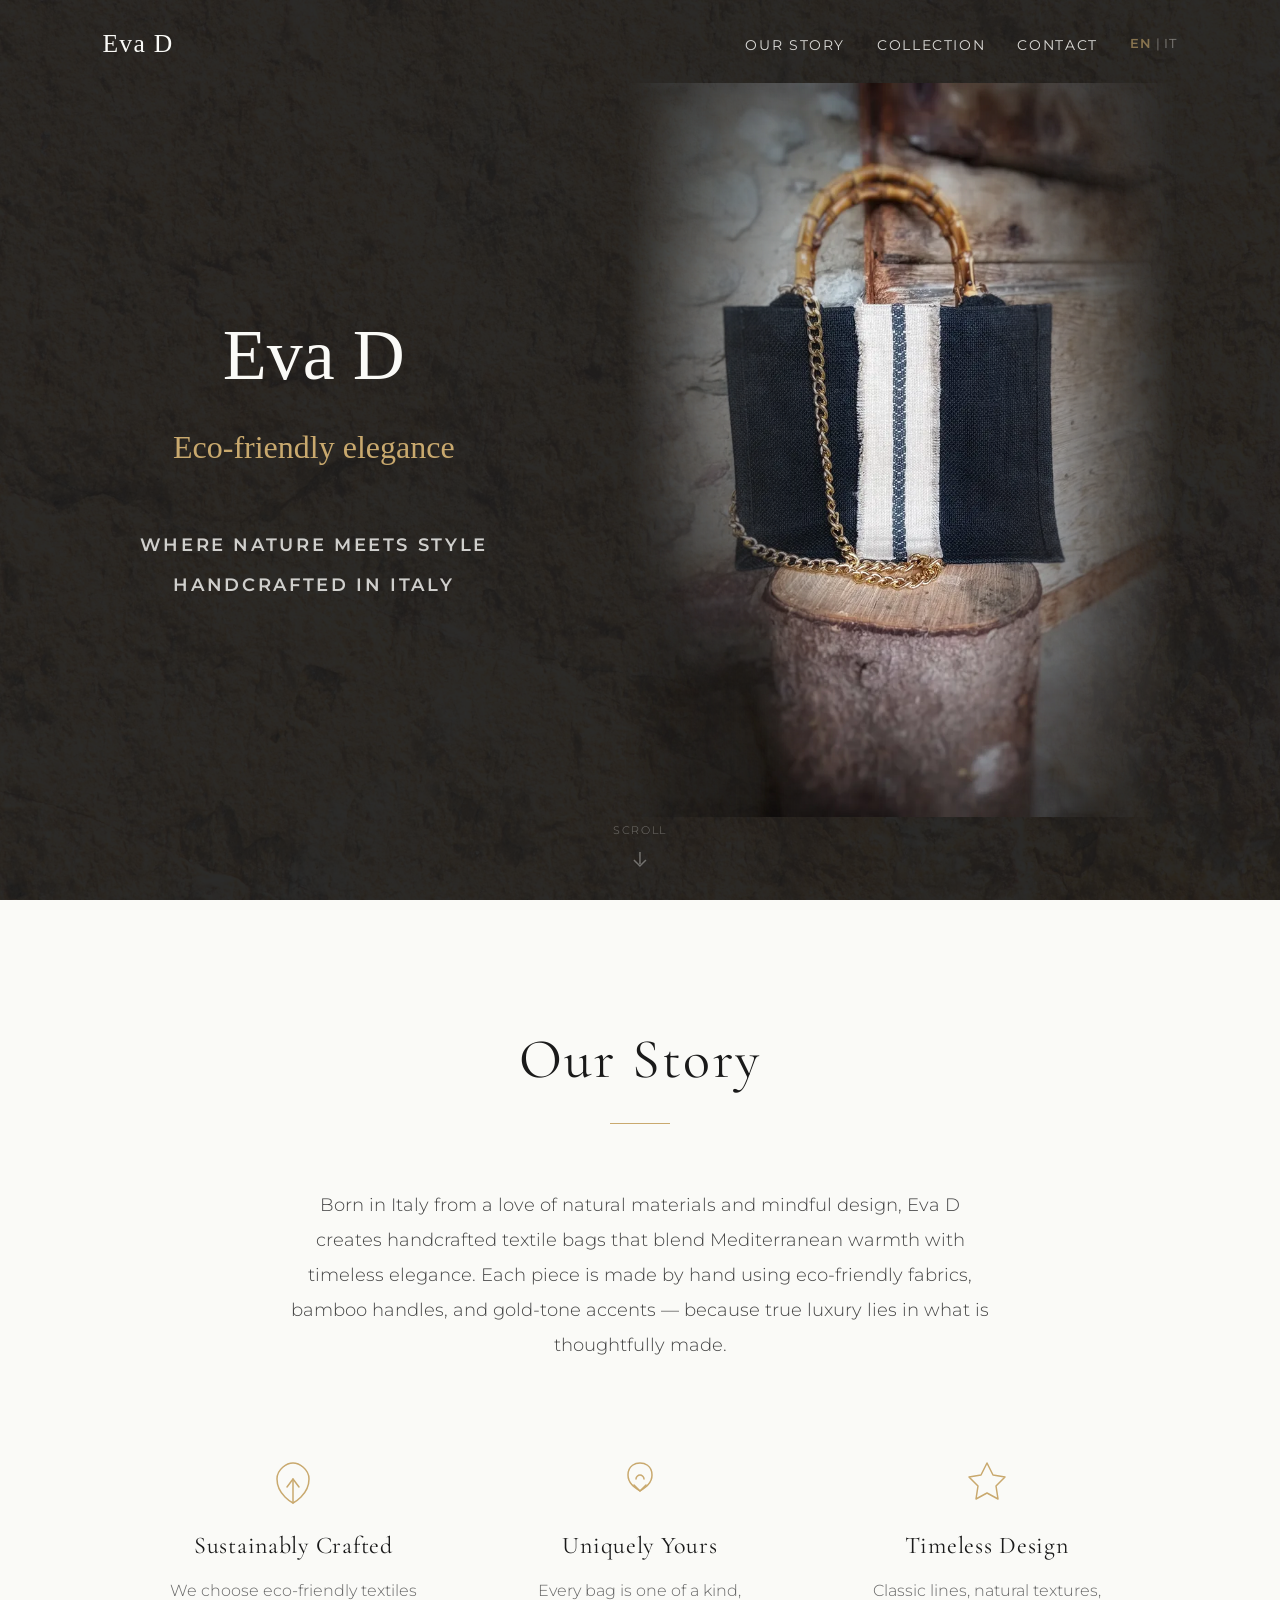
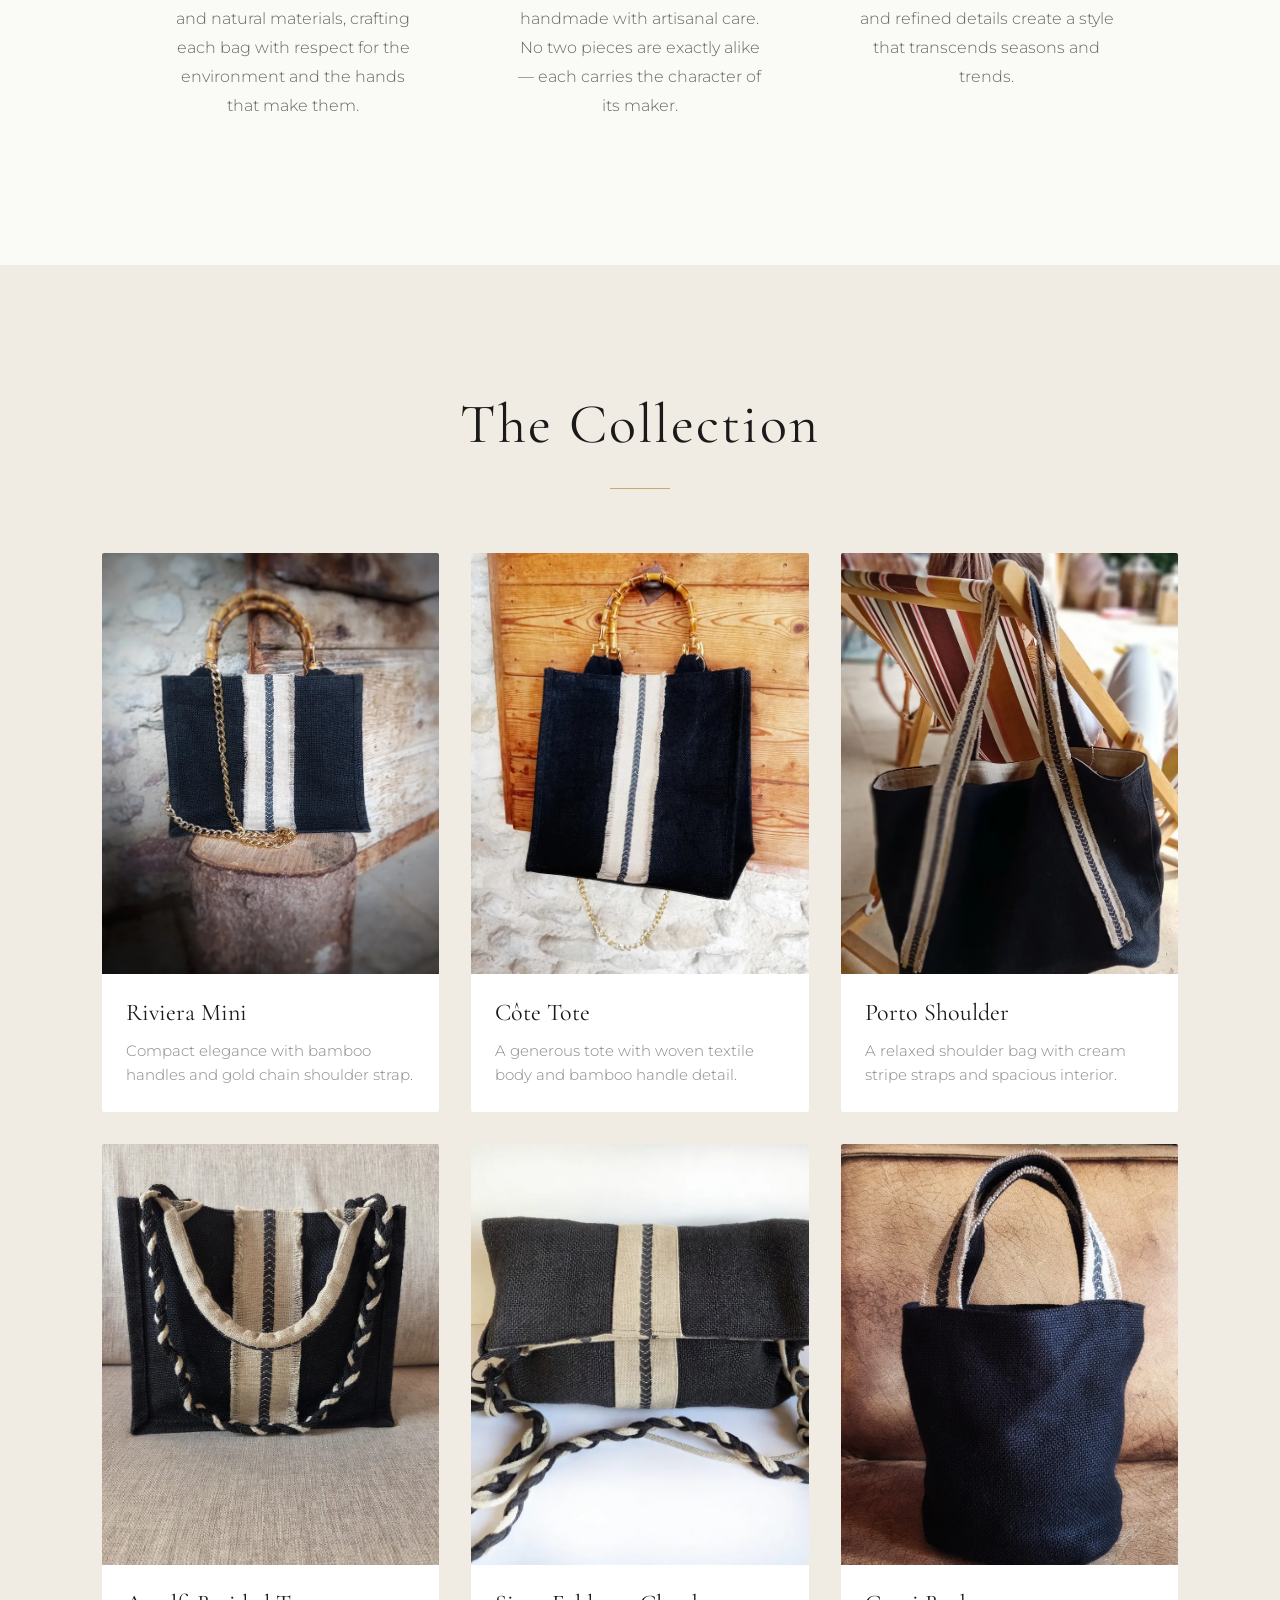
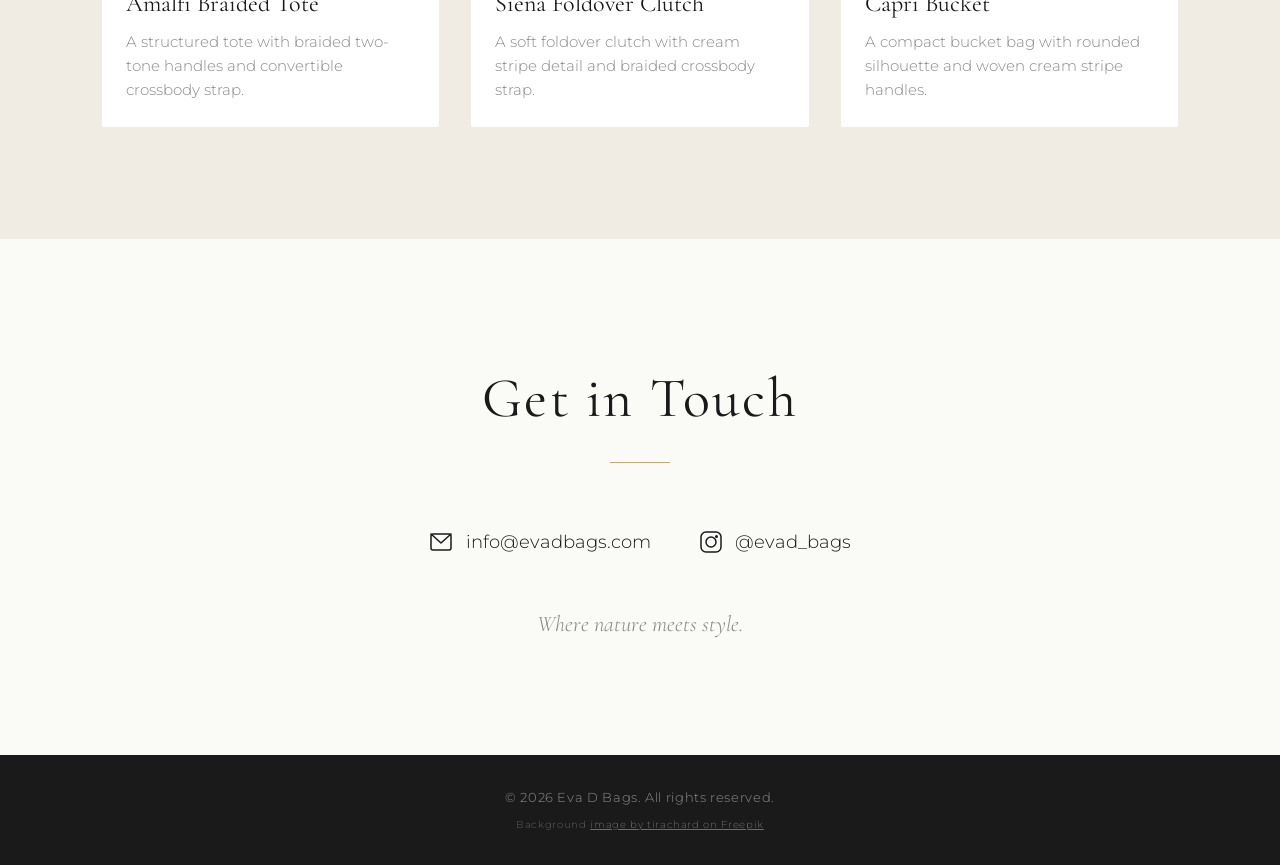
==== index.html @ 42381d44 "Further image updates" ====
<!DOCTYPE html>
<html lang="en">
<head>
  <meta charset="UTF-8">
  <meta name="viewport" content="width=device-width, initial-scale=1.0">
  <title>Eva D Bags — Eco-Friendly Elegance, Handcrafted in Italy</title>
  <meta name="description" content="Eva D Bags — Artisanal, eco-friendly textile bags handcrafted in Italy. Bamboo handles, gold chain accents, timeless Mediterranean design.">
  <link rel="preconnect" href="https://fonts.googleapis.com">
  <link rel="preconnect" href="https://fonts.gstatic.com" crossorigin>
  <link href="https://fonts.googleapis.com/css2?family=Cormorant+Garamond:ital,wght@0,300;0,400;0,500;1,300;1,400&family=Montserrat:wght@300;400;600&display=swap" rel="stylesheet">
  <link rel="stylesheet" href="css/styles.css">
</head>
<body>

  <!-- SKIP LINK -->
  <a href="#story-content" class="skip-link">Skip to main content</a>

  <!-- NAV -->
  <nav class="nav" role="navigation" aria-label="Main navigation">
    <a href="/" class="logo">Eva D</a>
    <div class="nav__right">
      <ul class="nav__links">
        <li><a href="#story-content">Our Story</a></li>
        <li><a href="#collection">Collection</a></li>
        <li><a href="#contact">Contact</a></li>
      </ul>
      <span class="lang-toggle">
        <span class="active">EN</span><span class="lang-sep" aria-hidden="true">|</span><a href="/it/" class="lang-link">IT</a>
      </span>
      <button class="hamburger" aria-label="Toggle menu" aria-expanded="false" aria-controls="mobile-menu">
        <span aria-hidden="true"></span><span aria-hidden="true"></span><span aria-hidden="true"></span>
      </button>
    </div>
  </nav>

  <!-- MOBILE MENU -->
  <div class="mobile-menu" id="mobile-menu" aria-hidden="true">
    <a href="#story-content">Our Story</a>
    <a href="#collection">Collection</a>
    <a href="#contact">Contact</a>
    <span class="lang-toggle">
      <span class="active">EN</span><span class="lang-sep" aria-hidden="true">|</span><a href="/it/" class="lang-link">IT</a>
    </span>
  </div>

  <!-- HERO -->
  <section class="hero" id="story">
    <div class="hero__bg" aria-hidden="true"></div>
    <div class="hero__inner">
      <div class="hero__content">
        <h1 class="hero__logo">Eva D</h1>
        <p class="hero__tagline--script">Eco-friendly elegance</p>
        <p class="hero__tagline">Where nature meets style</p>
        <p class="hero__subtitle">Handcrafted in Italy</p>
      </div>
      <div class="hero__image">
        <picture>
          <source srcset="images/bag1/20230917_152557_02_edited.webp" type="image/webp">
          <img src="images/bag1/20230917_152557_02_edited.jpg" alt="Eva D handcrafted bag with bamboo handles and gold chain">
        </picture>
      </div>
    </div>
    <div class="hero__scroll" aria-hidden="true">
      <span>Scroll</span>
      <svg width="20" height="20" viewBox="0 0 20 20" fill="none" stroke="currentColor" stroke-width="1.5"><path d="M10 4v12M4 12l6 6 6-6"/></svg>
    </div>
  </section>

  <!-- OUR STORY -->
  <main>
  <section class="section" id="story-content">
    <div class="section__header fade-in">
      <h2 class="section__title">Our Story</h2>
      <div class="section__divider" aria-hidden="true"></div>
    </div>

    <p class="intro fade-in">
      Born in Italy from a love of natural materials and mindful design, Eva D creates handcrafted textile bags
      that blend Mediterranean warmth with timeless elegance. Each piece is made by hand using eco-friendly fabrics,
      bamboo handles, and gold-tone accents — because true luxury lies in what is thoughtfully made.
    </p>

    <div class="benefits fade-in">
      <!-- Sustainably Crafted -->
      <div class="benefit">
        <div class="benefit__icon" aria-hidden="true">
          <svg viewBox="0 0 48 48" fill="none" stroke="currentColor" stroke-width="1.5" stroke-linecap="round" stroke-linejoin="round">
            <path d="M24 44c0 0-16-8-16-24C8 10 18 4 24 4c6 0 16 6 16 16 0 16-16 24-16 24z"/>
            <path d="M24 44V20"/>
            <path d="M18 28l6-8 6 8"/>
          </svg>
        </div>
        <h3 class="benefit__title">Sustainably Crafted</h3>
        <p class="benefit__text">We choose eco-friendly textiles and natural materials, crafting each bag with respect for the environment and the hands that make them.</p>
      </div>
      <!-- Uniquely Yours -->
      <div class="benefit">
        <div class="benefit__icon" aria-hidden="true">
          <svg viewBox="0 0 48 48" fill="none" stroke="currentColor" stroke-width="1.5" stroke-linecap="round" stroke-linejoin="round">
            <path d="M24 4c-4 0-12 2-12 12 0 8 6 12 12 16 6-4 12-8 12-16 0-10-8-12-12-12z"/>
            <path d="M20 20c0-2 2-4 4-4s4 2 4 4"/>
            <path d="M18 26l6 6 6-6"/>
          </svg>
        </div>
        <h3 class="benefit__title">Uniquely Yours</h3>
        <p class="benefit__text">Every bag is one of a kind, handmade with artisanal care. No two pieces are exactly alike — each carries the character of its maker.</p>
      </div>
      <!-- Timeless Design -->
      <div class="benefit">
        <div class="benefit__icon" aria-hidden="true">
          <svg viewBox="0 0 48 48" fill="none" stroke="currentColor" stroke-width="1.5" stroke-linecap="round" stroke-linejoin="round">
            <path d="M24 4l6 12 12 2-9 9 2 13-11-6-11 6 2-13-9-9 12-2z"/>
          </svg>
        </div>
        <h3 class="benefit__title">Timeless Design</h3>
        <p class="benefit__text">Classic lines, natural textures, and refined details create a style that transcends seasons and trends.</p>
      </div>
    </div>
  </section>

  <!-- COLLECTION -->
  <section class="section section--beige" id="collection">
    <div class="section__header fade-in">
      <h2 class="section__title">The Collection</h2>
      <div class="section__divider" aria-hidden="true"></div>
    </div>

    <div class="collection-grid">
      <!-- Bag 1: Riviera Mini -->
      <div class="bag-card fade-in"
        aria-label="Riviera Mini — view gallery"
        data-images='["images/bag1/20230917_152557_02_edited.webp","images/bag1/20230917_130843_edited_01.webp","images/bag1/20230917_130938_edited__2_.webp","images/bag1/20230917_142634_edited_01.webp"]'
        data-thumbs='["images/bag1/20230917_152557_02_edited_thumb.webp","images/bag1/20230917_130843_edited_01_thumb.webp","images/bag1/20230917_130938_edited__2__thumb.webp","images/bag1/20230917_142634_edited_01_thumb.webp"]'>
        <div class="bag-card__image">
          <picture>
            <source srcset="images/bag1/card.webp" type="image/webp">
            <img src="images/bag1/card.jpg" alt="Riviera Mini — dark woven textile bag with cream stripe, bamboo handles and gold chain" loading="lazy">
          </picture>
        </div>
        <div class="bag-card__info">
          <h3 class="bag-card__name">Riviera Mini</h3>
          <p class="bag-card__desc">Compact elegance with bamboo handles and gold chain shoulder strap.</p>
        </div>
      </div>

      <!-- Bag 2: C&ocirc;te Tote -->
      <div class="bag-card fade-in"
        aria-label="C&ocirc;te Tote — view gallery"
        data-images='["images/bag2/20230917_143143_edited.webp","images/bag2/20230917_141455_edited.webp","images/bag2/20230917_145213_edited.webp"]'
        data-thumbs='["images/bag2/20230917_143143_edited_thumb.webp","images/bag2/20230917_141455_edited_thumb.webp","images/bag2/20230917_145213_edited_thumb.webp"]'>
        <div class="bag-card__image">
          <picture>
            <source srcset="images/bag2/card.webp" type="image/webp">
            <img src="images/bag2/card.jpg" alt="C&ocirc;te Tote — dark woven textile tote with cream stripe and bamboo handles" loading="lazy">
          </picture>
        </div>
        <div class="bag-card__info">
          <h3 class="bag-card__name">C&ocirc;te Tote</h3>
          <p class="bag-card__desc">A generous tote with woven textile body and bamboo handle detail.</p>
        </div>
      </div>

      <!-- Bag 3: Porto Shoulder -->
      <div class="bag-card fade-in"
        aria-label="Porto Shoulder — view gallery"
        data-images='["images/bag3/20230917_140640_edited.webp","images/bag3/20230917_140809_edited.webp","images/bag3/20230917_144922_edited.webp","images/bag3/20230917_145031_edited.webp"]'
        data-thumbs='["images/bag3/20230917_140640_edited_thumb.webp","images/bag3/20230917_140809_edited_thumb.webp","images/bag3/20230917_144922_edited_thumb.webp","images/bag3/20230917_145031_edited_thumb.webp"]'>
        <div class="bag-card__image">
          <picture>
            <source srcset="images/bag3/card.webp" type="image/webp">
            <img src="images/bag3/card.jpg" alt="Porto Shoulder — dark woven shoulder bag with cream stripe straps" loading="lazy">
          </picture>
        </div>
        <div class="bag-card__info">
          <h3 class="bag-card__name">Porto Shoulder</h3>
          <p class="bag-card__desc">A relaxed shoulder bag with cream stripe straps and spacious interior.</p>
        </div>
      </div>

      <!-- Bag 4: Amalfi Braided Tote -->
      <div class="bag-card fade-in"
        aria-label="Amalfi Braided Tote — view gallery"
        data-images='["images/bag4/img1.webp","images/bag4/img2.webp","images/bag4/img3.webp"]'
        data-thumbs='["images/bag4/img1_thumb.webp","images/bag4/img2_thumb.webp","images/bag4/img3_thumb.webp"]'>
        <div class="bag-card__image">
          <picture>
            <source srcset="images/bag4/card.webp" type="image/webp">
            <img src="images/bag4/card.jpg" alt="Amalfi Braided Tote — structured dark textile tote with braided cream and black handles" loading="lazy">
          </picture>
        </div>
        <div class="bag-card__info">
          <h3 class="bag-card__name">Amalfi Braided Tote</h3>
          <p class="bag-card__desc">A structured tote with braided two-tone handles and convertible crossbody strap.</p>
        </div>
      </div>

      <!-- Bag 5: Siena Foldover Clutch -->
      <div class="bag-card fade-in"
        aria-label="Siena Foldover Clutch — view gallery"
        data-images='["images/bag5/img1.webp","images/bag5/img2.webp","images/bag5/img3.webp","images/bag5/img4.webp"]'
        data-thumbs='["images/bag5/img1_thumb.webp","images/bag5/img2_thumb.webp","images/bag5/img3_thumb.webp","images/bag5/img4_thumb.webp"]'>
        <div class="bag-card__image">
          <picture>
            <source srcset="images/bag5/card.webp" type="image/webp">
            <img src="images/bag5/card.jpg" alt="Siena Foldover Clutch — soft dark textile foldover clutch with cream stripe and braided strap" loading="lazy">
          </picture>
        </div>
        <div class="bag-card__info">
          <h3 class="bag-card__name">Siena Foldover Clutch</h3>
          <p class="bag-card__desc">A soft foldover clutch with cream stripe detail and braided crossbody strap.</p>
        </div>
      </div>

      <!-- Bag 6: Capri Bucket -->
      <div class="bag-card fade-in"
        aria-label="Capri Bucket — view gallery"
        data-images='["images/bag6/img1.webp","images/bag6/img2.webp","images/bag6/img3.webp","images/bag6/img4.webp"]'
        data-thumbs='["images/bag6/img1_thumb.webp","images/bag6/img2_thumb.webp","images/bag6/img3_thumb.webp","images/bag6/img4_thumb.webp"]'>
        <div class="bag-card__image">
          <picture>
            <source srcset="images/bag6/card.webp" type="image/webp">
            <img src="images/bag6/card.jpg" alt="Capri Bucket — small dark textile bucket bag with cream stripe handles" loading="lazy">
          </picture>
        </div>
        <div class="bag-card__info">
          <h3 class="bag-card__name">Capri Bucket</h3>
          <p class="bag-card__desc">A compact bucket bag with rounded silhouette and woven cream stripe handles.</p>
        </div>
      </div>
    </div>
  </section>

  <!-- CONTACT -->
  <section class="section contact" id="contact">
    <div class="section__header fade-in">
      <h2 class="section__title">Get in Touch</h2>
      <div class="section__divider" aria-hidden="true"></div>
    </div>

    <div class="contact__links fade-in">
      <a href="mailto:info@evadbags.com" class="contact__link">
        <svg aria-hidden="true" viewBox="0 0 24 24" fill="none" stroke="currentColor" stroke-width="1.5" stroke-linecap="round" stroke-linejoin="round">
          <rect x="2" y="4" width="20" height="16" rx="2"/>
          <path d="M22 4L12 13 2 4"/>
        </svg>
        info@evadbags.com
      </a>
      <a href="https://instagram.com/evad_bags" target="_blank" rel="noopener" class="contact__link">
        <svg aria-hidden="true" viewBox="0 0 24 24" fill="none" stroke="currentColor" stroke-width="1.5" stroke-linecap="round" stroke-linejoin="round">
          <rect x="2" y="2" width="20" height="20" rx="5"/>
          <circle cx="12" cy="12" r="5"/>
          <circle cx="17.5" cy="6.5" r="1.5" fill="currentColor" stroke="none"/>
        </svg>
        @evad_bags
      </a>
    </div>

    <p class="contact__tagline fade-in">Where nature meets style.</p>
  </section>
  </main>

  <!-- FOOTER -->
  <footer class="footer">
    &copy; 2026 Eva D Bags. All rights reserved.
    <span class="footer__attribution">Background <a href="https://www.freepik.com/free-photo/stain-white-concrete-counter-building_1040081.htm" target="_blank" rel="noopener">image by tirachard on Freepik</a></span>
  </footer>

  <!-- LIGHTBOX -->
  <div class="lightbox" role="dialog" aria-label="Image gallery" aria-hidden="true">
    <button class="lightbox__close" aria-label="Close gallery">&times;</button>
    <div class="lightbox__main">
      <button class="lightbox__arrow lightbox__arrow--prev" aria-label="Previous image">&#8249;</button>
      <img src="" alt="">
      <button class="lightbox__arrow lightbox__arrow--next" aria-label="Next image">&#8250;</button>
    </div>
    <div class="lightbox__info" aria-live="polite">
      <h3 class="lightbox__name"></h3>
      <p class="lightbox__desc"></p>
    </div>
    <div class="lightbox__thumbs"></div>
  </div>

  <script src="js/main.js"></script>
</body>
</html>
---- css/styles.css ----
/* ===== RESET & BASE ===== */
*, *::before, *::after { margin: 0; padding: 0; box-sizing: border-box; }
html { scroll-behavior: smooth; }
body {
  font-family: 'Montserrat', sans-serif;
  font-weight: 300;
  color: #1A1A1A;
  background: #FAFAF7;
  line-height: 1.7;
  -webkit-font-smoothing: antialiased;
}
img { max-width: 100%; height: auto; display: block; }
a { color: inherit; text-decoration: none; }
button { font-family: inherit; cursor: pointer; border: none; background: none; }

/* ===== SKIP LINK ===== */
.skip-link {
  position: absolute;
  top: -100%;
  left: 1rem;
  padding: 0.8rem 1.5rem;
  background: #1A1A1A;
  color: #FAFAF7;
  font-size: 0.9rem;
  z-index: 9999;
  border-radius: 0 0 4px 4px;
}
.skip-link:focus {
  top: 0;
}

/* ===== FOCUS VISIBLE ===== */
*:focus-visible {
  outline: 2px solid #C9A96E;
  outline-offset: 2px;
}

/* ===== TYPOGRAPHY ===== */
h1, h2, h3 { font-family: 'Cormorant Garamond', serif; font-weight: 400; }
.logo {
  font-family: 'Lucida Handwriting', 'Brush Script MT', cursive;
  font-size: 1.6rem;
  letter-spacing: 0.05em;
  color: #1A1A1A;
}

/* ===== NAV ===== */
.nav {
  position: fixed;
  top: 0;
  left: 0;
  right: 0;
  z-index: 1000;
  display: flex;
  align-items: center;
  justify-content: space-between;
  padding: 1.2rem 5%;
  transition: background 0.4s, box-shadow 0.4s, padding 0.4s;
}
.nav--scrolled {
  background: rgba(250, 250, 247, 0.97);
  box-shadow: 0 1px 20px rgba(0,0,0,0.06);
  padding: 0.8rem 5%;
}
.nav .logo { color: #FAFAF7; }
.nav--scrolled .logo { color: #1A1A1A; }
.nav__right { display: flex; align-items: center; gap: 2rem; }
.nav__links { display: flex; gap: 2rem; list-style: none; }
.nav__links a {
  font-size: 0.85rem;
  font-weight: 400;
  letter-spacing: 0.12em;
  text-transform: uppercase;
  position: relative;
  transition: color 0.3s;
  color: rgba(250, 250, 247, 0.85);
}
.nav--scrolled .nav__links a { color: #1A1A1A; }
.nav__links a::after {
  content: '';
  position: absolute;
  bottom: -4px;
  left: 0;
  width: 0;
  height: 1px;
  background: #C9A96E;
  transition: width 0.3s;
}
.nav__links a:hover::after { width: 100%; }
.lang-toggle {
  font-size: 0.8rem;
  font-weight: 400;
  letter-spacing: 0.1em;
  color: rgba(250, 250, 247, 0.7);
  opacity: 0.6;
  transition: opacity 0.3s;
}
.lang-toggle:hover { opacity: 1; }
.lang-toggle .active { opacity: 1; font-weight: 600; color: #C9A96E; }
.nav--scrolled .lang-toggle { color: #1A1A1A; }
.lang-sep { margin: 0 0.2rem; }

/* Hamburger */
.hamburger { display: none; flex-direction: column; gap: 5px; padding: 4px; }
.hamburger span {
  display: block;
  width: 24px;
  height: 1.5px;
  background: #FAFAF7;
  transition: transform 0.3s, opacity 0.3s;
}
.hamburger.open span:nth-child(1) { transform: translateY(6.5px) rotate(45deg); }
.hamburger.open span:nth-child(2) { opacity: 0; }
.hamburger.open span:nth-child(3) { transform: translateY(-6.5px) rotate(-45deg); }
.nav--scrolled .hamburger span { background: #1A1A1A; }

/* Mobile nav */
.mobile-menu {
  display: none;
  position: fixed;
  top: 0;
  left: 0;
  right: 0;
  bottom: 0;
  background: rgba(250, 250, 247, 0.98);
  z-index: 999;
  flex-direction: column;
  align-items: center;
  justify-content: center;
  gap: 2.5rem;
}
.mobile-menu.open { display: flex; }
.mobile-menu a {
  font-family: 'Cormorant Garamond', serif;
  font-size: 1.8rem;
  letter-spacing: 0.08em;
}
.mobile-menu .lang-toggle { font-size: 1rem; margin-top: 1rem; }

/* ===== HERO ===== */
.hero {
  position: relative;
  height: 100vh;
  min-height: 600px;
  display: flex;
  align-items: center;
  justify-content: center;
  overflow: hidden;
  background: #1A1A1A;
}
.hero__bg {
  position: absolute;
  inset: 0;
  z-index: 0;
  background: url('../images/hero-bg.webp') center/cover no-repeat;
  opacity: 0.08;
}
.hero__inner {
  position: relative;
  z-index: 1;
  display: flex;
  align-items: center;
  justify-content: center;
  gap: clamp(3rem, 8vw, 8rem);
  width: 100%;
  max-width: 1200px;
  padding: 2rem 5%;
}
.hero__content {
  flex: 1;
  text-align: center;
}
.hero__logo {
  font-family: 'Lucida Handwriting', 'Brush Script MT', cursive;
  font-size: clamp(2.5rem, 6vw, 4.5rem);
  color: #FAFAF7;
  margin-bottom: 0.2rem;
}
.hero__tagline--script {
  font-family: 'Lucida Handwriting', 'Brush Script MT', cursive;
  font-size: clamp(1.4rem, 3vw, 2rem);
  color: #C9A96E;
  margin-bottom: 3.5rem;
  white-space: nowrap;
}
.hero__tagline,
.hero__subtitle {
  font-family: 'Montserrat', sans-serif;
  font-size: clamp(0.9rem, 1.8vw, 1.1rem);
  font-weight: 600;
  letter-spacing: 0.15em;
  text-transform: uppercase;
  color: rgba(250, 250, 247, 0.8);
  margin-bottom: 0.4rem;
  white-space: nowrap;
}
.hero__subtitle {
  margin-top: 0.6rem;
}
.hero__image {
  flex: 1 1 50%;
  max-width: 550px;
  position: relative;
}
.hero__image img {
  -webkit-mask-image: linear-gradient(to right, transparent, black 40%, black 60%, transparent);
  mask-image: linear-gradient(to right, transparent, black 40%, black 60%, transparent);
}
.hero__image img {
  width: 100%;
  height: auto;
  display: block;
}
.hero__scroll {
  position: absolute;
  bottom: 2rem;
  left: 50%;
  transform: translateX(-50%);
  z-index: 1;
  display: flex;
  flex-direction: column;
  align-items: center;
  gap: 0.5rem;
  color: rgba(250, 250, 247, 0.6);
  opacity: 0.6;
  animation: bounce 2s infinite;
}
.hero__scroll span {
  font-size: 0.7rem;
  letter-spacing: 0.15em;
  text-transform: uppercase;
}
@keyframes bounce {
  0%, 100% { transform: translateX(-50%) translateY(0); }
  50% { transform: translateX(-50%) translateY(8px); }
}

/* ===== SECTIONS ===== */
.section {
  padding: 6rem 5%;
}
.section--beige { background: #F0EBE3; }
.section__header {
  text-align: center;
  margin-bottom: 4rem;
}
.section__title {
  font-size: clamp(2.2rem, 5vw, 3.5rem);
  margin-bottom: 1rem;
  letter-spacing: 0.04em;
}
.section__divider {
  width: 60px;
  height: 1px;
  background: #C9A96E;
  margin: 0 auto;
}

/* ===== STORY / INTRO ===== */
.intro {
  max-width: 700px;
  margin: 0 auto 4rem;
  text-align: center;
  font-size: 1.15rem;
  line-height: 1.9;
  color: #444;
}

/* Benefits */
.benefits {
  display: grid;
  grid-template-columns: 1fr;
  gap: 2.5rem;
  max-width: 1000px;
  margin: 0 auto;
}
.benefit {
  text-align: center;
  padding: 2rem 1.5rem;
}
.benefit__icon {
  width: 48px;
  height: 48px;
  margin: 0 auto 1.2rem;
  color: #C9A96E;
}
.benefit__icon svg { width: 100%; height: 100%; }
.benefit__title {
  font-size: 1.5rem;
  margin-bottom: 0.6rem;
  letter-spacing: 0.03em;
}
.benefit__text {
  font-size: 1rem;
  color: #666;
  line-height: 1.8;
}

/* ===== COLLECTION ===== */
.collection-grid {
  display: grid;
  grid-template-columns: 1fr;
  gap: 2rem;
  max-width: 1200px;
  margin: 0 auto;
}
.bag-card {
  position: relative;
  cursor: pointer;
  overflow: hidden;
  border-radius: 2px;
  background: #fff;
  transition: transform 0.4s, box-shadow 0.4s;
}
.bag-card:hover {
  transform: translateY(-4px);
  box-shadow: 0 12px 40px rgba(0,0,0,0.08);
}
.bag-card__image {
  aspect-ratio: 4/5;
  overflow: hidden;
}
.bag-card__image img, .bag-card__image picture {
  width: 100%;
  height: 100%;
  object-fit: cover;
  transition: transform 0.6s;
}
.bag-card:hover .bag-card__image img { transform: scale(1.03); }
.bag-card__info {
  padding: 1.2rem 1.5rem 1.5rem;
}
.bag-card__name {
  font-family: 'Cormorant Garamond', serif;
  font-size: 1.5rem;
  margin-bottom: 0.3rem;
}
.bag-card__desc {
  font-size: 0.95rem;
  color: #888;
  line-height: 1.6;
}
.bag-card--placeholder {
  cursor: default;
}
.bag-card--placeholder:hover {
  transform: none;
  box-shadow: none;
}
.bag-card--placeholder .bag-card__image {
  display: flex;
  align-items: center;
  justify-content: center;
  background: #F0EBE3;
}
.bag-card--placeholder .bag-card__image img { object-fit: contain; padding: 2rem; }

/* ===== LIGHTBOX ===== */
.lightbox {
  display: none;
  position: fixed;
  inset: 0;
  z-index: 2000;
  background: rgba(26, 26, 26, 0.92);
  align-items: center;
  justify-content: center;
  flex-direction: column;
  padding: 2rem;
}
.lightbox.open { display: flex; }
.lightbox__close {
  position: absolute;
  top: 1.5rem;
  right: 1.5rem;
  color: #fff;
  font-size: 2rem;
  z-index: 2001;
  opacity: 0.7;
  transition: opacity 0.3s;
  background: none;
  border: none;
  cursor: pointer;
  line-height: 1;
}
.lightbox__close:hover { opacity: 1; }
.lightbox__main {
  position: relative;
  max-width: 800px;
  width: 100%;
  display: flex;
  align-items: center;
  justify-content: center;
}
.lightbox__main img {
  max-height: 70vh;
  max-width: 100%;
  object-fit: contain;
  border-radius: 2px;
}
.lightbox__arrow {
  position: absolute;
  top: 50%;
  transform: translateY(-50%);
  color: #fff;
  font-size: 2.5rem;
  opacity: 0.6;
  transition: opacity 0.3s;
  background: none;
  border: none;
  cursor: pointer;
  padding: 1rem;
  z-index: 2001;
}
.lightbox__arrow:hover { opacity: 1; }
.lightbox__arrow--prev { left: -3rem; }
.lightbox__arrow--next { right: -3rem; }
.lightbox__info {
  text-align: center;
  color: #fff;
  margin-top: 1.2rem;
}
.lightbox__name {
  font-family: 'Cormorant Garamond', serif;
  font-size: 1.5rem;
  margin-bottom: 0.3rem;
}
.lightbox__desc {
  font-size: 0.85rem;
  opacity: 0.7;
}
.lightbox__thumbs {
  display: flex;
  gap: 0.5rem;
  margin-top: 1rem;
  justify-content: center;
  flex-wrap: wrap;
}
.lightbox__thumb {
  width: 60px;
  height: 60px;
  border-radius: 2px;
  overflow: hidden;
  cursor: pointer;
  opacity: 0.5;
  transition: opacity 0.3s;
  border: 2px solid transparent;
}
.lightbox__thumb.active { opacity: 1; border-color: #C9A96E; }
.lightbox__thumb:hover { opacity: 0.8; }
.lightbox__thumb img { width: 100%; height: 100%; object-fit: cover; }

/* ===== CONTACT ===== */
.contact {
  text-align: center;
}
.contact__links {
  display: flex;
  justify-content: center;
  gap: 3rem;
  margin-top: 2rem;
  flex-wrap: wrap;
}
.contact__link {
  display: flex;
  align-items: center;
  gap: 0.8rem;
  font-size: 1.1rem;
  transition: color 0.3s;
}
.contact__link:hover { color: #C9A96E; }
.contact__link svg {
  width: 24px;
  height: 24px;
  flex-shrink: 0;
}
.contact__tagline {
  margin-top: 3rem;
  font-family: 'Cormorant Garamond', serif;
  font-size: 1.4rem;
  font-style: italic;
  color: #888;
}

/* ===== FOOTER ===== */
.footer {
  background: #1A1A1A;
  color: rgba(255,255,255,0.5);
  text-align: center;
  padding: 2rem 5%;
  font-size: 0.8rem;
  letter-spacing: 0.05em;
}
.footer__attribution {
  display: block;
  margin-top: 0.5rem;
  font-size: 0.6rem;
  opacity: 0.6;
}
.footer__attribution a {
  color: rgba(255,255,255,0.6);
  text-decoration: underline;
}

/* ===== ANIMATIONS ===== */
.fade-in {
  opacity: 0;
  transform: translateY(30px);
  transition: opacity 0.8s ease, transform 0.8s ease;
}
.fade-in.visible {
  opacity: 1;
  transform: translateY(0);
}

/* ===== RESPONSIVE ===== */
@media (min-width: 768px) {
  .benefits { grid-template-columns: repeat(3, 1fr); }
  .collection-grid { grid-template-columns: repeat(2, 1fr); }
}
@media (min-width: 1024px) {
  .collection-grid { grid-template-columns: repeat(3, 1fr); }
  .nav { padding: 1.4rem 8%; }
  .nav--scrolled { padding: 0.9rem 8%; }
  .section { padding: 7rem 8%; }
}
@media (max-width: 767px) {
  .nav__links { display: none; }
  .nav .lang-toggle { display: none; }
  .hamburger { display: flex; }
  .hero__inner {
    flex-direction: column-reverse;
    text-align: center;
    gap: 2rem;
  }
  .hero__image { width: clamp(180px, 50vw, 280px); }
  .lightbox__arrow--prev { left: 0; }
  .lightbox__arrow--next { right: 0; }
  .lightbox__arrow { font-size: 1.8rem; padding: 0.5rem; }
}
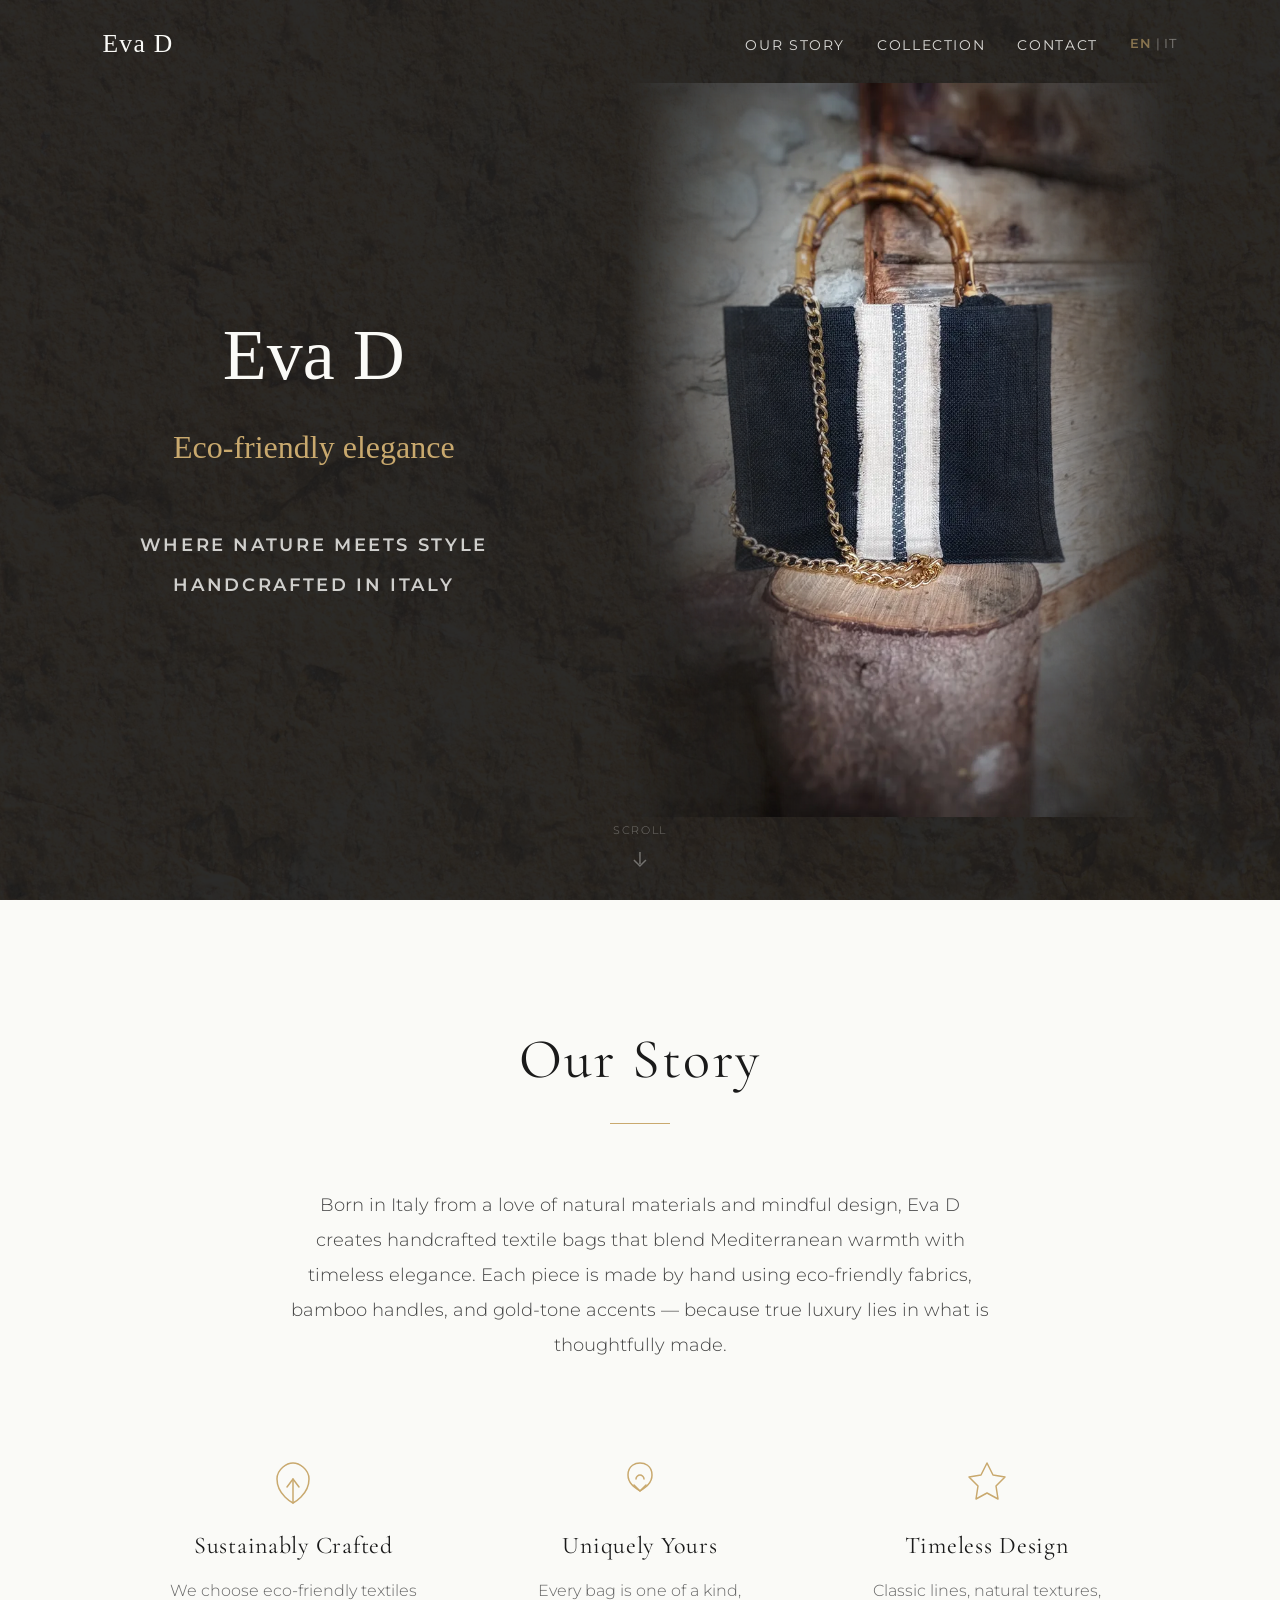
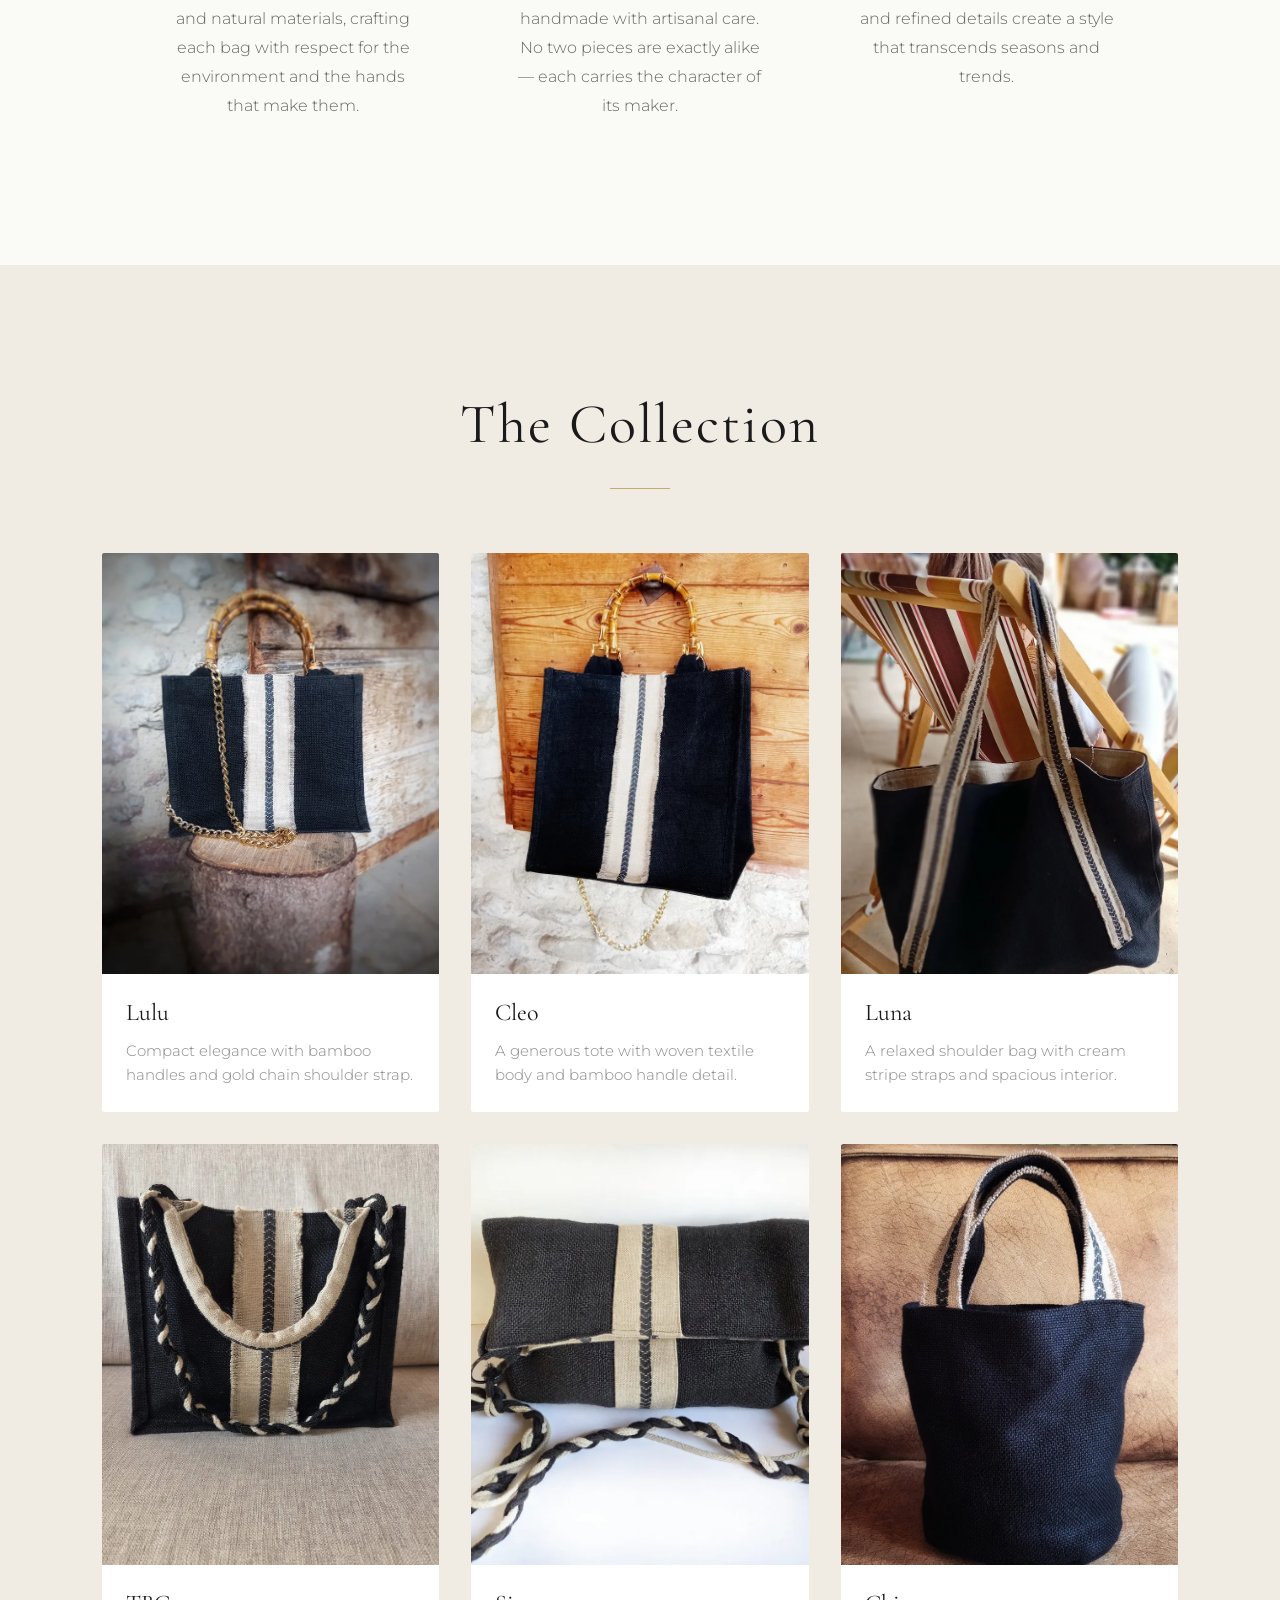
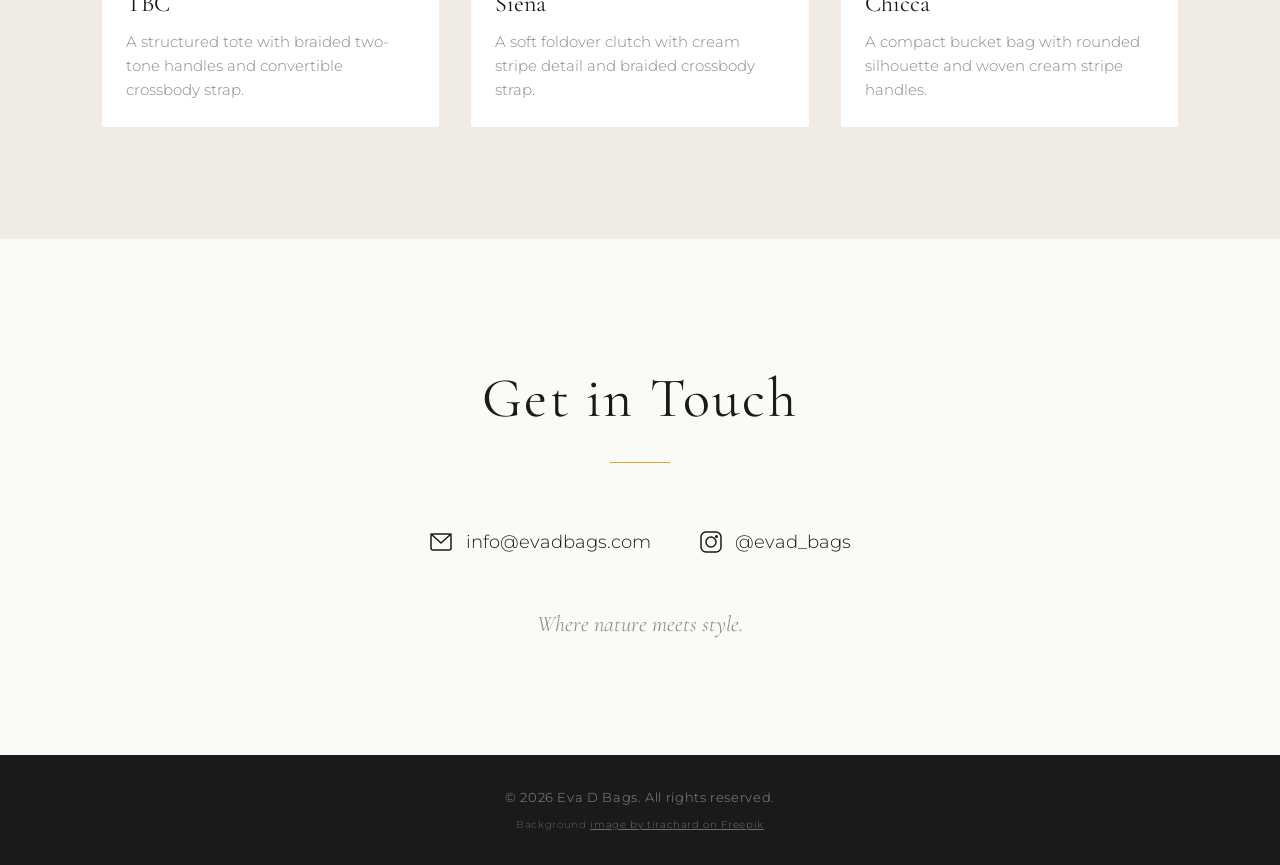
==== commit d1002795: "Added names, copy, materials and sizes" ====
--- a/index.html
+++ b/index.html
@@ -126,104 +126,117 @@
     </div>
 
     <div class="collection-grid">
-      <!-- Bag 1: Riviera Mini -->
-      <div class="bag-card fade-in"
-        aria-label="Riviera Mini — view gallery"
+      <!-- Bag 1: Lulu -->
+      <div class="bag-card fade-in"
+        aria-label="Lulu — view gallery"
         data-images='["images/bag1/20230917_152557_02_edited.webp","images/bag1/20230917_130843_edited_01.webp","images/bag1/20230917_130938_edited__2_.webp","images/bag1/20230917_142634_edited_01.webp"]'
-        data-thumbs='["images/bag1/20230917_152557_02_edited_thumb.webp","images/bag1/20230917_130843_edited_01_thumb.webp","images/bag1/20230917_130938_edited__2__thumb.webp","images/bag1/20230917_142634_edited_01_thumb.webp"]'>
+        data-thumbs='["images/bag1/20230917_152557_02_edited_thumb.webp","images/bag1/20230917_130843_edited_01_thumb.webp","images/bag1/20230917_130938_edited__2__thumb.webp","images/bag1/20230917_142634_edited_01_thumb.webp"]'
+        data-detail="With its unique finishing, it is stylish and versatile but also strong and eco-friendly. The perfect bag for a night out or an afternoon aperitif."
+        data-material="Jute and linen on the outside, raw silk on the inside"
+        data-size="Small 26 x 22 cm">
         <div class="bag-card__image">
           <picture>
             <source srcset="images/bag1/card.webp" type="image/webp">
-            <img src="images/bag1/card.jpg" alt="Riviera Mini — dark woven textile bag with cream stripe, bamboo handles and gold chain" loading="lazy">
-          </picture>
-        </div>
-        <div class="bag-card__info">
-          <h3 class="bag-card__name">Riviera Mini</h3>
+            <img src="images/bag1/card.jpg" alt="Lulu — dark woven textile bag with cream stripe, bamboo handles and gold chain" loading="lazy">
+          </picture>
+        </div>
+        <div class="bag-card__info">
+          <h3 class="bag-card__name">Lulu</h3>
           <p class="bag-card__desc">Compact elegance with bamboo handles and gold chain shoulder strap.</p>
         </div>
       </div>
 
-      <!-- Bag 2: C&ocirc;te Tote -->
-      <div class="bag-card fade-in"
-        aria-label="C&ocirc;te Tote — view gallery"
+      <!-- Bag 2: Cleo -->
+      <div class="bag-card fade-in"
+        aria-label="Cleo — view gallery"
         data-images='["images/bag2/20230917_143143_edited.webp","images/bag2/20230917_141455_edited.webp","images/bag2/20230917_145213_edited.webp"]'
-        data-thumbs='["images/bag2/20230917_143143_edited_thumb.webp","images/bag2/20230917_141455_edited_thumb.webp","images/bag2/20230917_145213_edited_thumb.webp"]'>
+        data-thumbs='["images/bag2/20230917_143143_edited_thumb.webp","images/bag2/20230917_141455_edited_thumb.webp","images/bag2/20230917_145213_edited_thumb.webp"]'
+        data-detail="With its unique finishing, it is stylish and versatile but also strong and eco-friendly. Perfect for shopping, going out or special occasions."
+        data-material="Jute and linen on the outside, raw silk on the inside"
+        data-size="Medium 31 x 31 cm">
         <div class="bag-card__image">
           <picture>
             <source srcset="images/bag2/card.webp" type="image/webp">
-            <img src="images/bag2/card.jpg" alt="C&ocirc;te Tote — dark woven textile tote with cream stripe and bamboo handles" loading="lazy">
-          </picture>
-        </div>
-        <div class="bag-card__info">
-          <h3 class="bag-card__name">C&ocirc;te Tote</h3>
+            <img src="images/bag2/card.jpg" alt="Cleo — dark woven textile tote with cream stripe and bamboo handles" loading="lazy">
+          </picture>
+        </div>
+        <div class="bag-card__info">
+          <h3 class="bag-card__name">Cleo</h3>
           <p class="bag-card__desc">A generous tote with woven textile body and bamboo handle detail.</p>
         </div>
       </div>
 
-      <!-- Bag 3: Porto Shoulder -->
-      <div class="bag-card fade-in"
-        aria-label="Porto Shoulder — view gallery"
+      <!-- Bag 3: Luna -->
+      <div class="bag-card fade-in"
+        aria-label="Luna — view gallery"
         data-images='["images/bag3/20230917_140640_edited.webp","images/bag3/20230917_140809_edited.webp","images/bag3/20230917_144922_edited.webp","images/bag3/20230917_145031_edited.webp"]'
-        data-thumbs='["images/bag3/20230917_140640_edited_thumb.webp","images/bag3/20230917_140809_edited_thumb.webp","images/bag3/20230917_144922_edited_thumb.webp","images/bag3/20230917_145031_edited_thumb.webp"]'>
+        data-thumbs='["images/bag3/20230917_140640_edited_thumb.webp","images/bag3/20230917_140809_edited_thumb.webp","images/bag3/20230917_144922_edited_thumb.webp","images/bag3/20230917_145031_edited_thumb.webp"]'
+        data-detail="Smart casual for a stroll in town, a shopping trip or an afternoon out."
+        data-material="Jute and linen on the outside, linen on the inside">
         <div class="bag-card__image">
           <picture>
             <source srcset="images/bag3/card.webp" type="image/webp">
-            <img src="images/bag3/card.jpg" alt="Porto Shoulder — dark woven shoulder bag with cream stripe straps" loading="lazy">
-          </picture>
-        </div>
-        <div class="bag-card__info">
-          <h3 class="bag-card__name">Porto Shoulder</h3>
+            <img src="images/bag3/card.jpg" alt="Luna — dark woven shoulder bag with cream stripe straps" loading="lazy">
+          </picture>
+        </div>
+        <div class="bag-card__info">
+          <h3 class="bag-card__name">Luna</h3>
           <p class="bag-card__desc">A relaxed shoulder bag with cream stripe straps and spacious interior.</p>
         </div>
       </div>
 
-      <!-- Bag 4: Amalfi Braided Tote -->
-      <div class="bag-card fade-in"
-        aria-label="Amalfi Braided Tote — view gallery"
+      <!-- Bag 4: TBC -->
+      <div class="bag-card fade-in"
+        aria-label="TBC — view gallery"
         data-images='["images/bag4/img1.webp","images/bag4/img2.webp","images/bag4/img3.webp"]'
         data-thumbs='["images/bag4/img1_thumb.webp","images/bag4/img2_thumb.webp","images/bag4/img3_thumb.webp"]'>
         <div class="bag-card__image">
           <picture>
             <source srcset="images/bag4/card.webp" type="image/webp">
-            <img src="images/bag4/card.jpg" alt="Amalfi Braided Tote — structured dark textile tote with braided cream and black handles" loading="lazy">
-          </picture>
-        </div>
-        <div class="bag-card__info">
-          <h3 class="bag-card__name">Amalfi Braided Tote</h3>
+            <img src="images/bag4/card.jpg" alt="Structured dark textile tote with braided cream and black handles" loading="lazy">
+          </picture>
+        </div>
+        <div class="bag-card__info">
+          <h3 class="bag-card__name">TBC</h3>
           <p class="bag-card__desc">A structured tote with braided two-tone handles and convertible crossbody strap.</p>
         </div>
       </div>
 
-      <!-- Bag 5: Siena Foldover Clutch -->
-      <div class="bag-card fade-in"
-        aria-label="Siena Foldover Clutch — view gallery"
+      <!-- Bag 5: Siena -->
+      <div class="bag-card fade-in"
+        aria-label="Siena — view gallery"
         data-images='["images/bag5/img1.webp","images/bag5/img2.webp","images/bag5/img3.webp","images/bag5/img4.webp"]'
-        data-thumbs='["images/bag5/img1_thumb.webp","images/bag5/img2_thumb.webp","images/bag5/img3_thumb.webp","images/bag5/img4_thumb.webp"]'>
+        data-thumbs='["images/bag5/img1_thumb.webp","images/bag5/img2_thumb.webp","images/bag5/img3_thumb.webp","images/bag5/img4_thumb.webp"]'
+        data-material="Organic cotton on the outside, linen on the inside"
+        data-size="Large 42 x 35 cm">
         <div class="bag-card__image">
           <picture>
             <source srcset="images/bag5/card.webp" type="image/webp">
-            <img src="images/bag5/card.jpg" alt="Siena Foldover Clutch — soft dark textile foldover clutch with cream stripe and braided strap" loading="lazy">
-          </picture>
-        </div>
-        <div class="bag-card__info">
-          <h3 class="bag-card__name">Siena Foldover Clutch</h3>
+            <img src="images/bag5/card.jpg" alt="Siena — soft dark textile foldover clutch with cream stripe and braided strap" loading="lazy">
+          </picture>
+        </div>
+        <div class="bag-card__info">
+          <h3 class="bag-card__name">Siena</h3>
           <p class="bag-card__desc">A soft foldover clutch with cream stripe detail and braided crossbody strap.</p>
         </div>
       </div>
 
-      <!-- Bag 6: Capri Bucket -->
-      <div class="bag-card fade-in"
-        aria-label="Capri Bucket — view gallery"
+      <!-- Bag 6: Chicca -->
+      <div class="bag-card fade-in"
+        aria-label="Chicca — view gallery"
         data-images='["images/bag6/img1.webp","images/bag6/img2.webp","images/bag6/img3.webp","images/bag6/img4.webp"]'
-        data-thumbs='["images/bag6/img1_thumb.webp","images/bag6/img2_thumb.webp","images/bag6/img3_thumb.webp","images/bag6/img4_thumb.webp"]'>
+        data-thumbs='["images/bag6/img1_thumb.webp","images/bag6/img2_thumb.webp","images/bag6/img3_thumb.webp","images/bag6/img4_thumb.webp"]'
+        data-detail="Cute and chic, ideal for day or evening."
+        data-material="Organic cotton on the outside, linen on the inside"
+        data-size="Small 23 x 21 cm">
         <div class="bag-card__image">
           <picture>
             <source srcset="images/bag6/card.webp" type="image/webp">
-            <img src="images/bag6/card.jpg" alt="Capri Bucket — small dark textile bucket bag with cream stripe handles" loading="lazy">
-          </picture>
-        </div>
-        <div class="bag-card__info">
-          <h3 class="bag-card__name">Capri Bucket</h3>
+            <img src="images/bag6/card.jpg" alt="Chicca — small dark textile bucket bag with cream stripe handles" loading="lazy">
+          </picture>
+        </div>
+        <div class="bag-card__info">
+          <h3 class="bag-card__name">Chicca</h3>
           <p class="bag-card__desc">A compact bucket bag with rounded silhouette and woven cream stripe handles.</p>
         </div>
       </div>
@@ -276,8 +289,10 @@
     <div class="lightbox__info" aria-live="polite">
       <h3 class="lightbox__name"></h3>
       <p class="lightbox__desc"></p>
+      <p class="lightbox__detail"></p>
     </div>
     <div class="lightbox__thumbs"></div>
+    <p class="lightbox__meta"></p>
   </div>
 
   <script src="js/main.js"></script>
--- a/css/styles.css
+++ b/css/styles.css
@@ -428,6 +428,22 @@
   font-size: 0.85rem;
   opacity: 0.7;
 }
+.lightbox__detail {
+  font-size: 0.85rem;
+  opacity: 0.6;
+  font-style: italic;
+  margin-top: 0.4rem;
+  max-width: 500px;
+  margin-left: auto;
+  margin-right: auto;
+}
+.lightbox__meta {
+  text-align: center;
+  color: rgba(255,255,255,0.5);
+  font-size: 0.75rem;
+  letter-spacing: 0.08em;
+  margin-top: 0.8rem;
+}
 .lightbox__thumbs {
   display: flex;
   gap: 0.5rem;
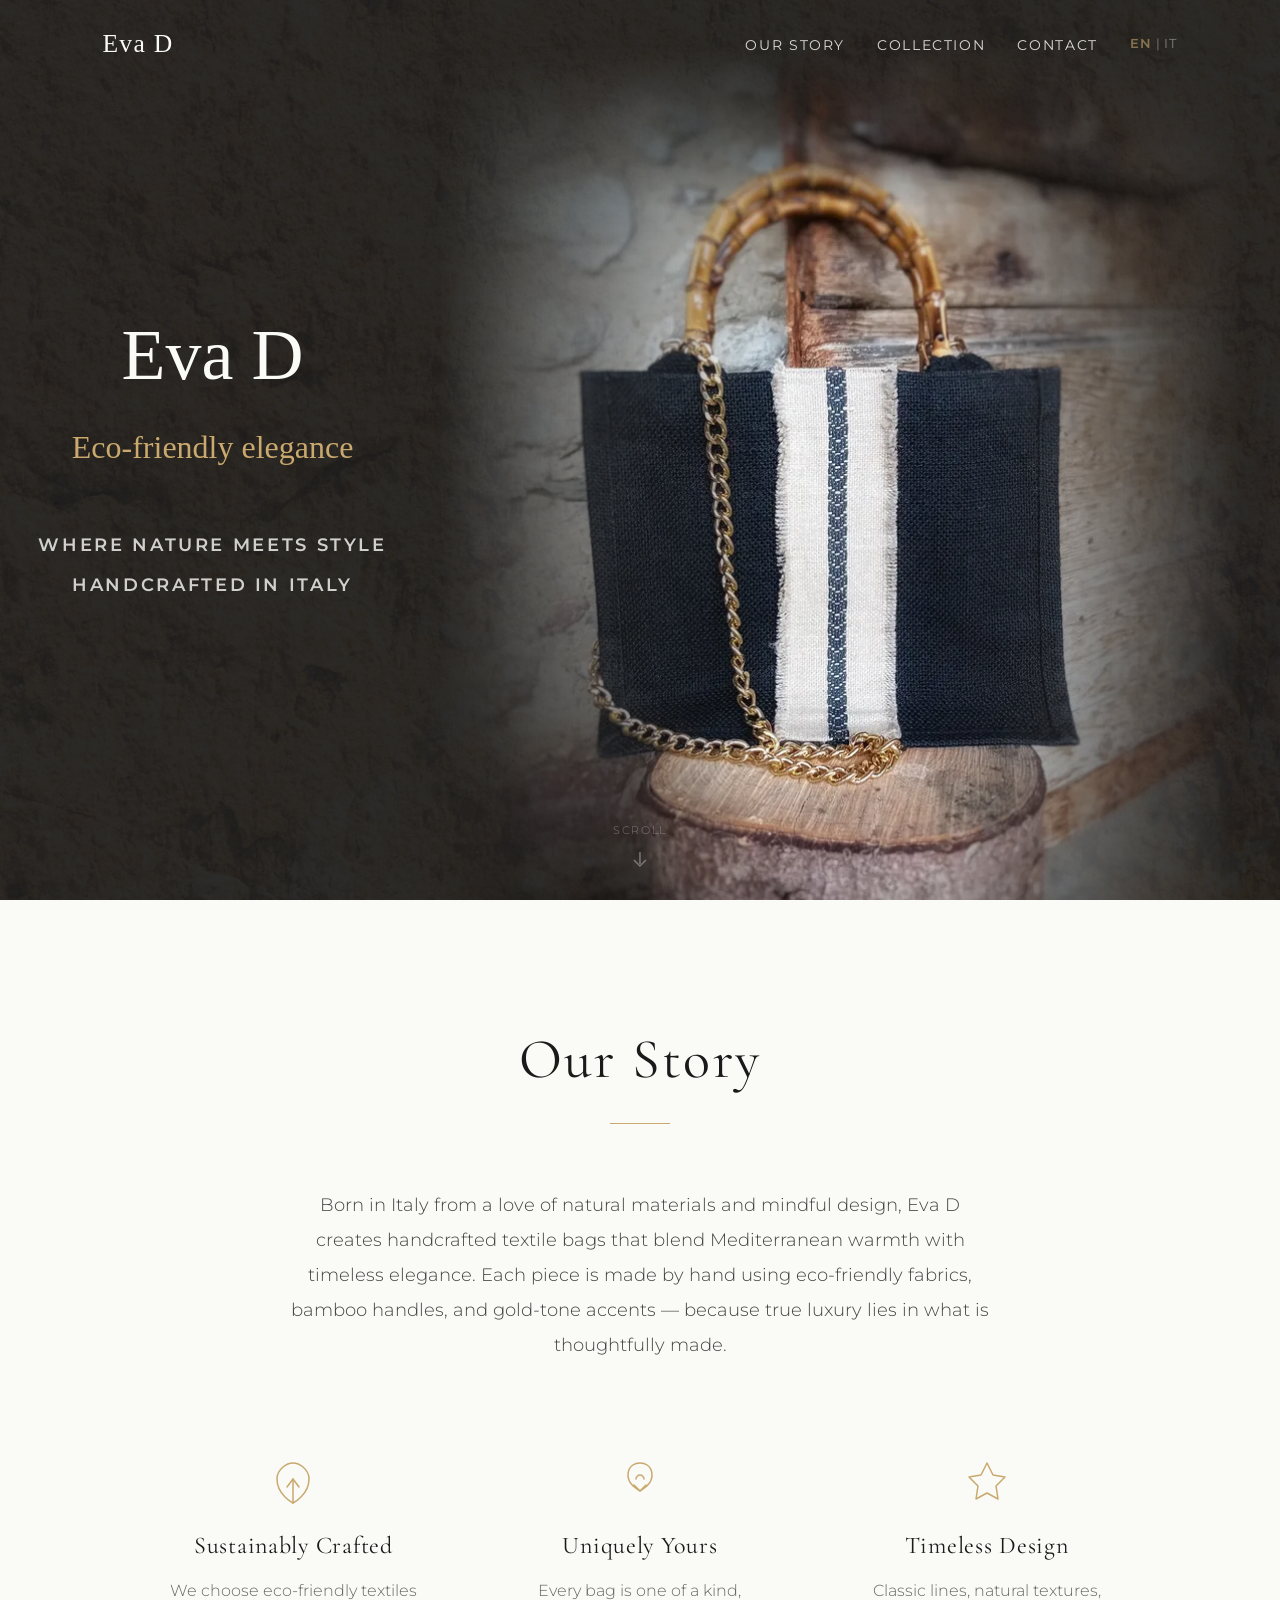
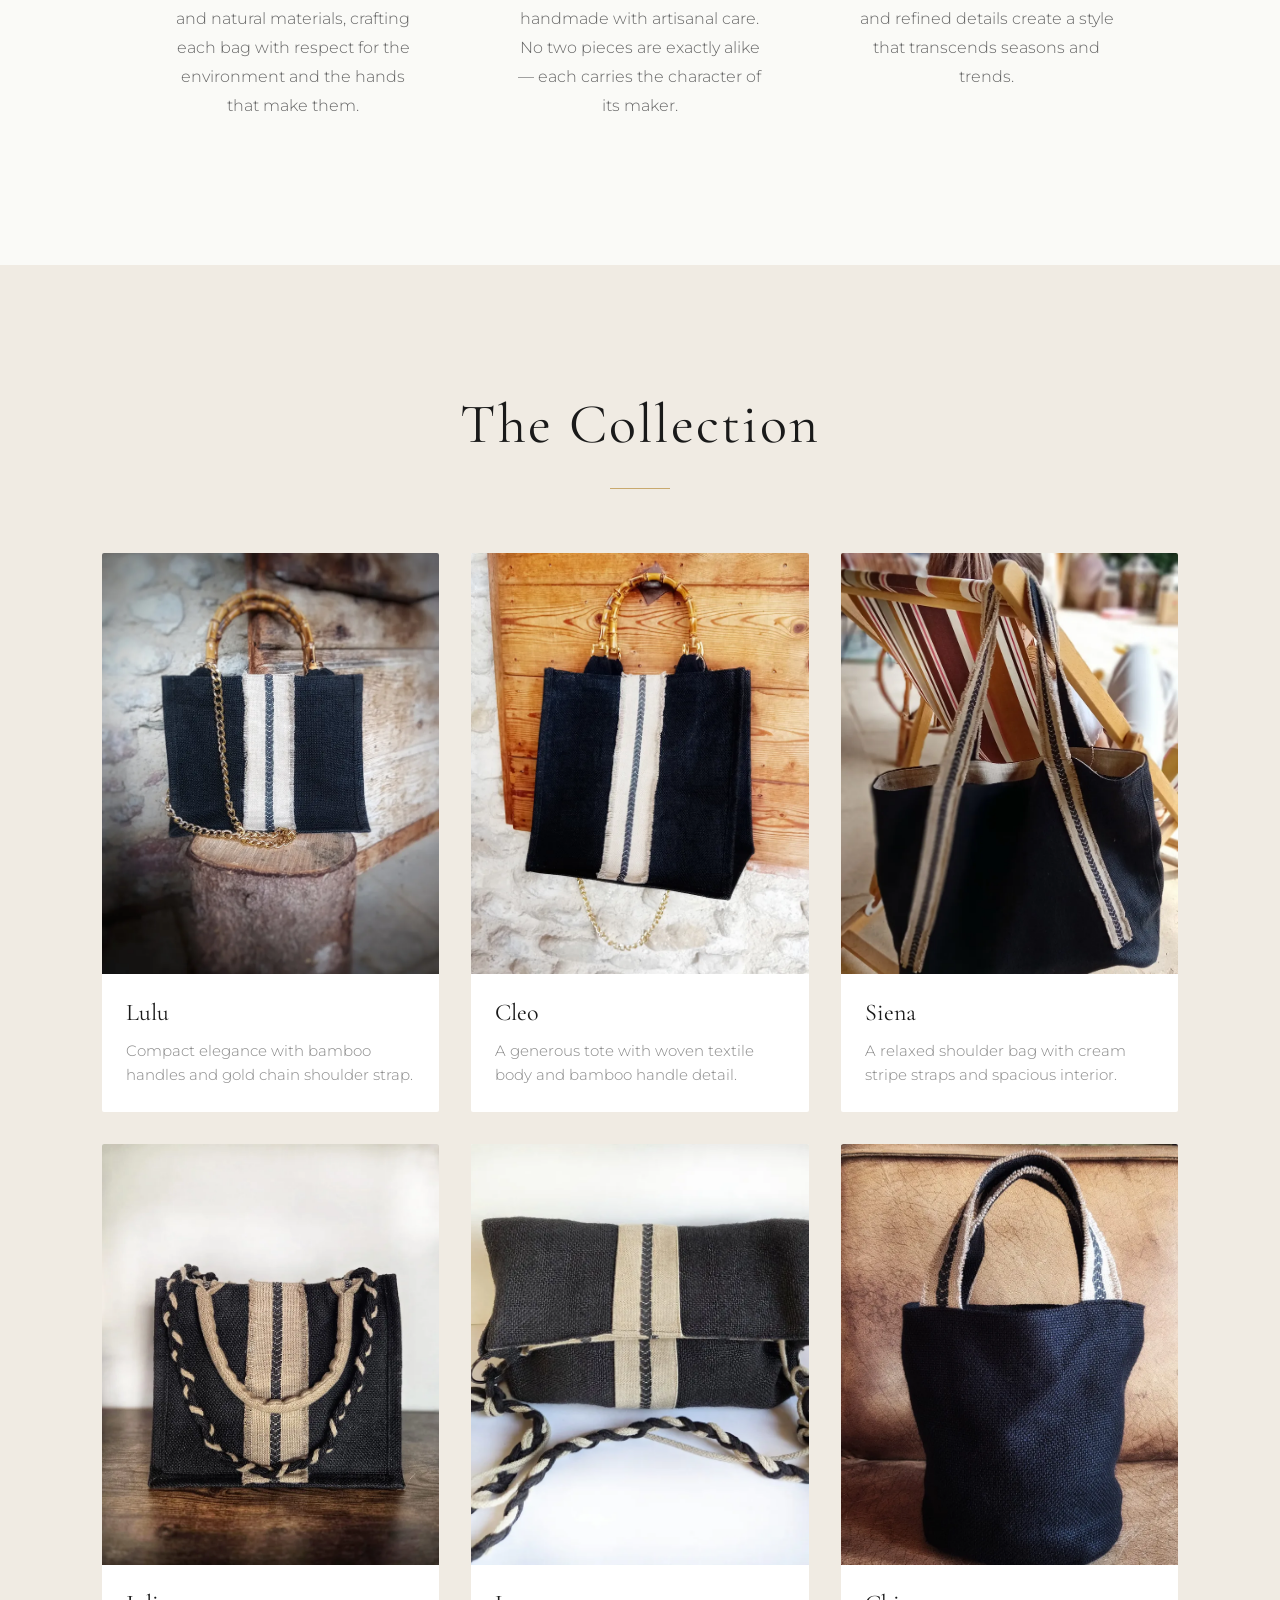
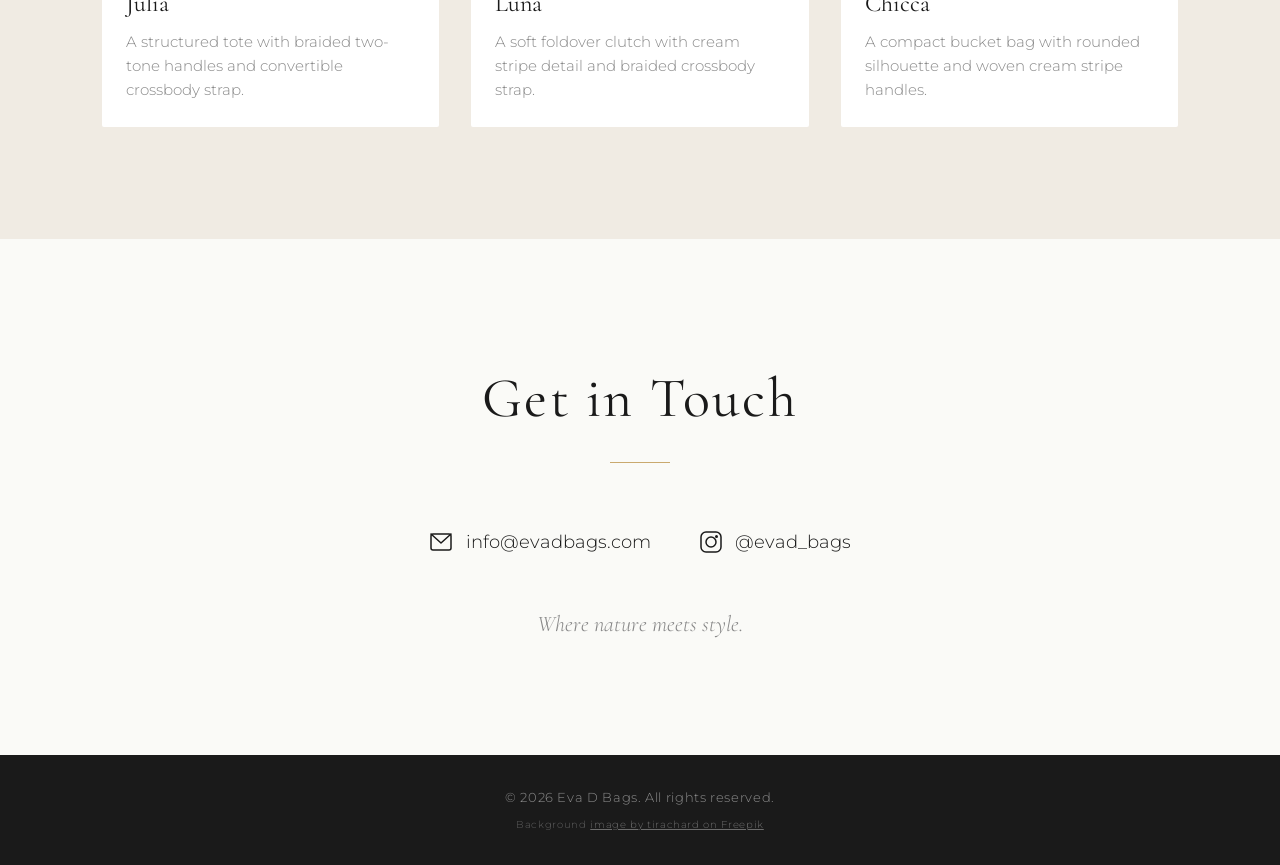
==== commit d2365f56: "Updated hero image size, copy updates, image updates." ====
--- a/index.html
+++ b/index.html
@@ -166,28 +166,28 @@
         </div>
       </div>
 
-      <!-- Bag 3: Luna -->
-      <div class="bag-card fade-in"
-        aria-label="Luna — view gallery"
+      <!-- Bag 3: Siena -->
+      <div class="bag-card fade-in"
+        aria-label="Siena — view gallery"
         data-images='["images/bag3/20230917_140640_edited.webp","images/bag3/20230917_140809_edited.webp","images/bag3/20230917_144922_edited.webp","images/bag3/20230917_145031_edited.webp"]'
         data-thumbs='["images/bag3/20230917_140640_edited_thumb.webp","images/bag3/20230917_140809_edited_thumb.webp","images/bag3/20230917_144922_edited_thumb.webp","images/bag3/20230917_145031_edited_thumb.webp"]'
-        data-detail="Smart casual for a stroll in town, a shopping trip or an afternoon out."
-        data-material="Jute and linen on the outside, linen on the inside">
+        data-material="Organic cotton on the outside, linen on the inside"
+        data-size="Large 42 x 35 cm">
         <div class="bag-card__image">
           <picture>
             <source srcset="images/bag3/card.webp" type="image/webp">
-            <img src="images/bag3/card.jpg" alt="Luna — dark woven shoulder bag with cream stripe straps" loading="lazy">
-          </picture>
-        </div>
-        <div class="bag-card__info">
-          <h3 class="bag-card__name">Luna</h3>
+            <img src="images/bag3/card.jpg" alt="Siena — dark woven shoulder bag with cream stripe straps" loading="lazy">
+          </picture>
+        </div>
+        <div class="bag-card__info">
+          <h3 class="bag-card__name">Siena</h3>
           <p class="bag-card__desc">A relaxed shoulder bag with cream stripe straps and spacious interior.</p>
         </div>
       </div>
 
-      <!-- Bag 4: TBC -->
-      <div class="bag-card fade-in"
-        aria-label="TBC — view gallery"
+      <!-- Bag 4: Julia -->
+      <div class="bag-card fade-in"
+        aria-label="Julia — view gallery"
         data-images='["images/bag4/img1.webp","images/bag4/img2.webp","images/bag4/img3.webp"]'
         data-thumbs='["images/bag4/img1_thumb.webp","images/bag4/img2_thumb.webp","images/bag4/img3_thumb.webp"]'>
         <div class="bag-card__image">
@@ -197,26 +197,27 @@
           </picture>
         </div>
         <div class="bag-card__info">
-          <h3 class="bag-card__name">TBC</h3>
+          <h3 class="bag-card__name">Julia</h3>
           <p class="bag-card__desc">A structured tote with braided two-tone handles and convertible crossbody strap.</p>
         </div>
       </div>
 
-      <!-- Bag 5: Siena -->
-      <div class="bag-card fade-in"
-        aria-label="Siena — view gallery"
+      <!-- Bag 5: Luna -->
+      <div class="bag-card fade-in"
+        aria-label="Luna — view gallery"
         data-images='["images/bag5/img1.webp","images/bag5/img2.webp","images/bag5/img3.webp","images/bag5/img4.webp"]'
         data-thumbs='["images/bag5/img1_thumb.webp","images/bag5/img2_thumb.webp","images/bag5/img3_thumb.webp","images/bag5/img4_thumb.webp"]'
-        data-material="Organic cotton on the outside, linen on the inside"
-        data-size="Large 42 x 35 cm">
+        data-detail="Smart casual for a stroll in town, a shopping trip or an afternoon out."
+        data-material="Jute and linen on the outside, linen on the inside"
+        data-size="Medium/Large 39 x 38 cm">
         <div class="bag-card__image">
           <picture>
             <source srcset="images/bag5/card.webp" type="image/webp">
-            <img src="images/bag5/card.jpg" alt="Siena — soft dark textile foldover clutch with cream stripe and braided strap" loading="lazy">
-          </picture>
-        </div>
-        <div class="bag-card__info">
-          <h3 class="bag-card__name">Siena</h3>
+            <img src="images/bag5/card.jpg" alt="Luna — soft dark textile foldover clutch with cream stripe and braided strap" loading="lazy">
+          </picture>
+        </div>
+        <div class="bag-card__info">
+          <h3 class="bag-card__name">Luna</h3>
           <p class="bag-card__desc">A soft foldover clutch with cream stripe detail and braided crossbody strap.</p>
         </div>
       </div>
--- a/css/styles.css
+++ b/css/styles.css
@@ -161,13 +161,13 @@
   display: flex;
   align-items: center;
   justify-content: center;
-  gap: clamp(3rem, 8vw, 8rem);
+  gap: clamp(2rem, 4vw, 4rem);
   width: 100%;
-  max-width: 1200px;
-  padding: 2rem 5%;
+  max-width: 1400px;
+  padding: 0 3%;
 }
 .hero__content {
-  flex: 1;
+  flex: 0 0 auto;
   text-align: center;
 }
 .hero__logo {
@@ -198,13 +198,19 @@
   margin-top: 0.6rem;
 }
 .hero__image {
-  flex: 1 1 50%;
-  max-width: 550px;
+  flex: 1 1 0;
+  max-height: 90vh;
   position: relative;
 }
 .hero__image img {
-  -webkit-mask-image: linear-gradient(to right, transparent, black 40%, black 60%, transparent);
-  mask-image: linear-gradient(to right, transparent, black 40%, black 60%, transparent);
+  -webkit-mask-image:
+    linear-gradient(to right, transparent, black 40%, black 60%, transparent),
+    linear-gradient(to bottom, transparent, black 15%, black 85%, transparent);
+  -webkit-mask-composite: destination-in;
+  mask-image:
+    linear-gradient(to right, transparent, black 40%, black 60%, transparent),
+    linear-gradient(to bottom, transparent, black 15%, black 85%, transparent);
+  mask-composite: intersect;
 }
 .hero__image img {
   width: 100%;
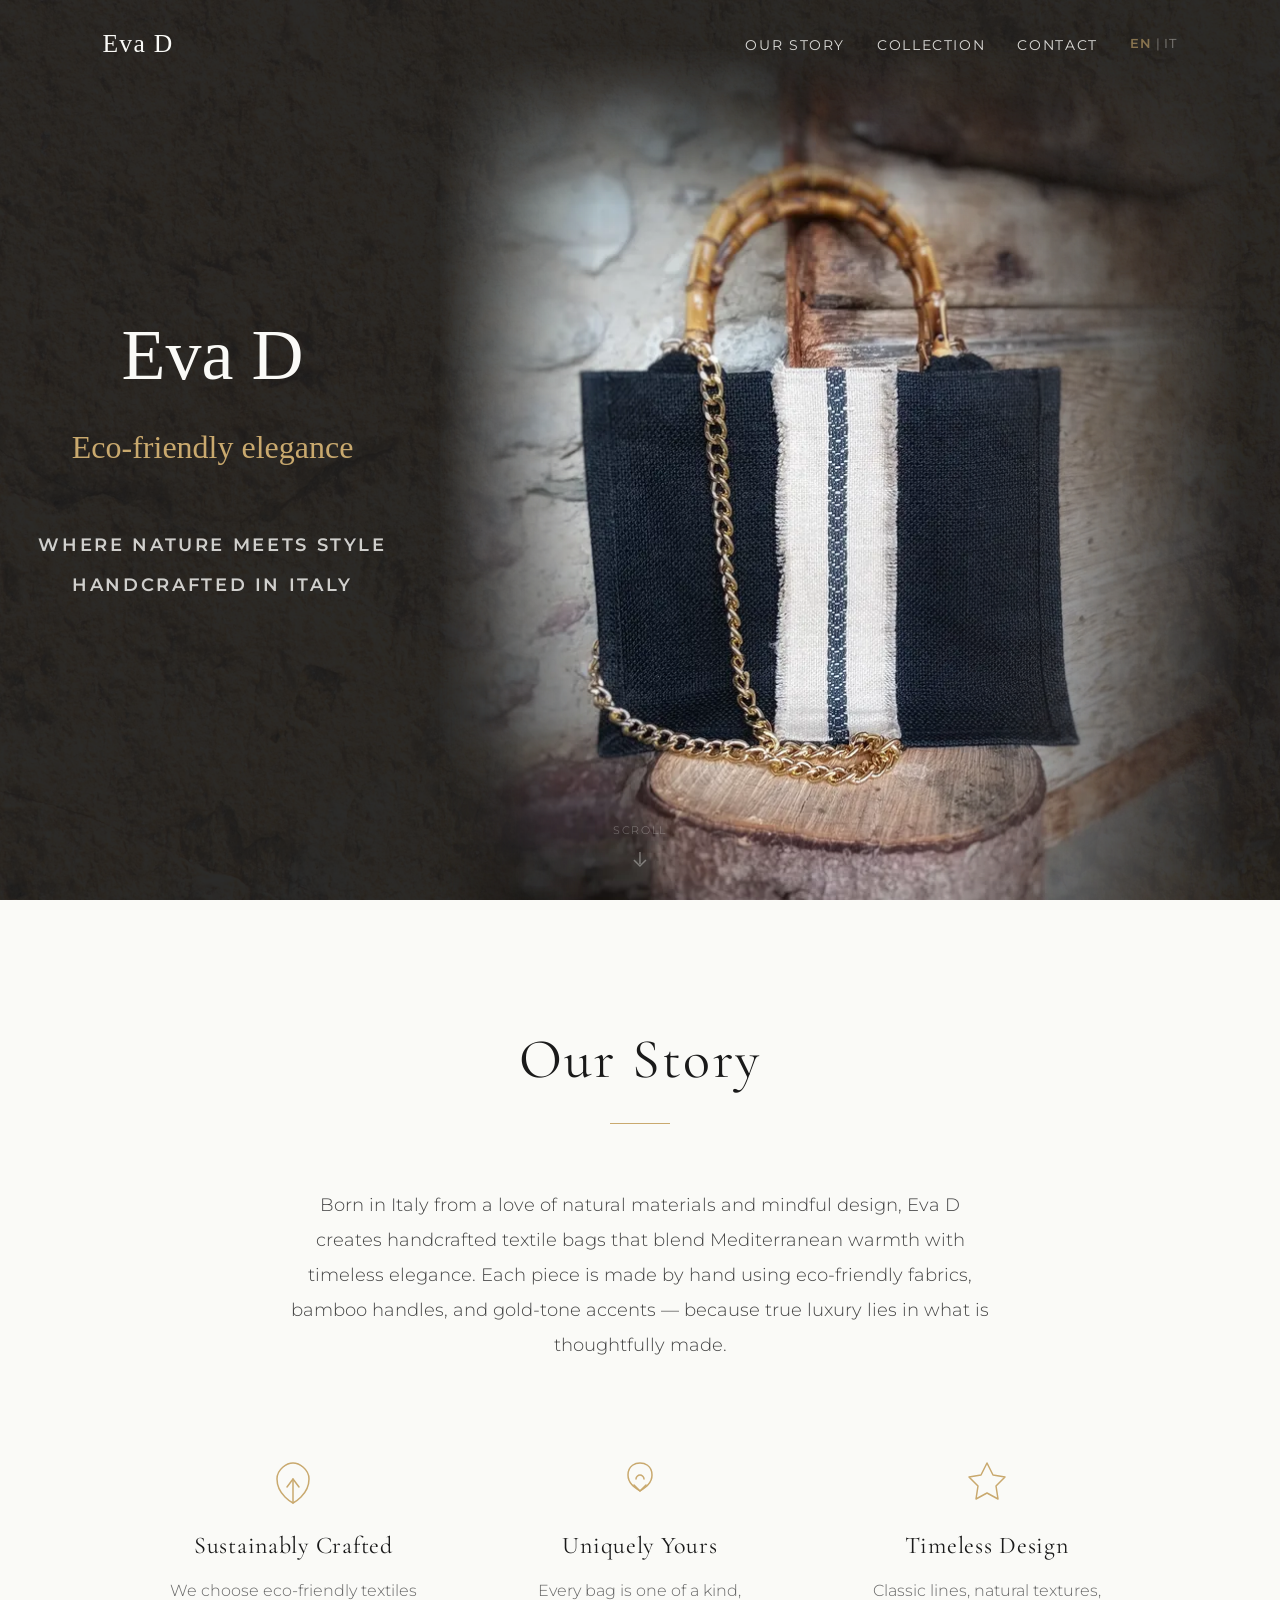
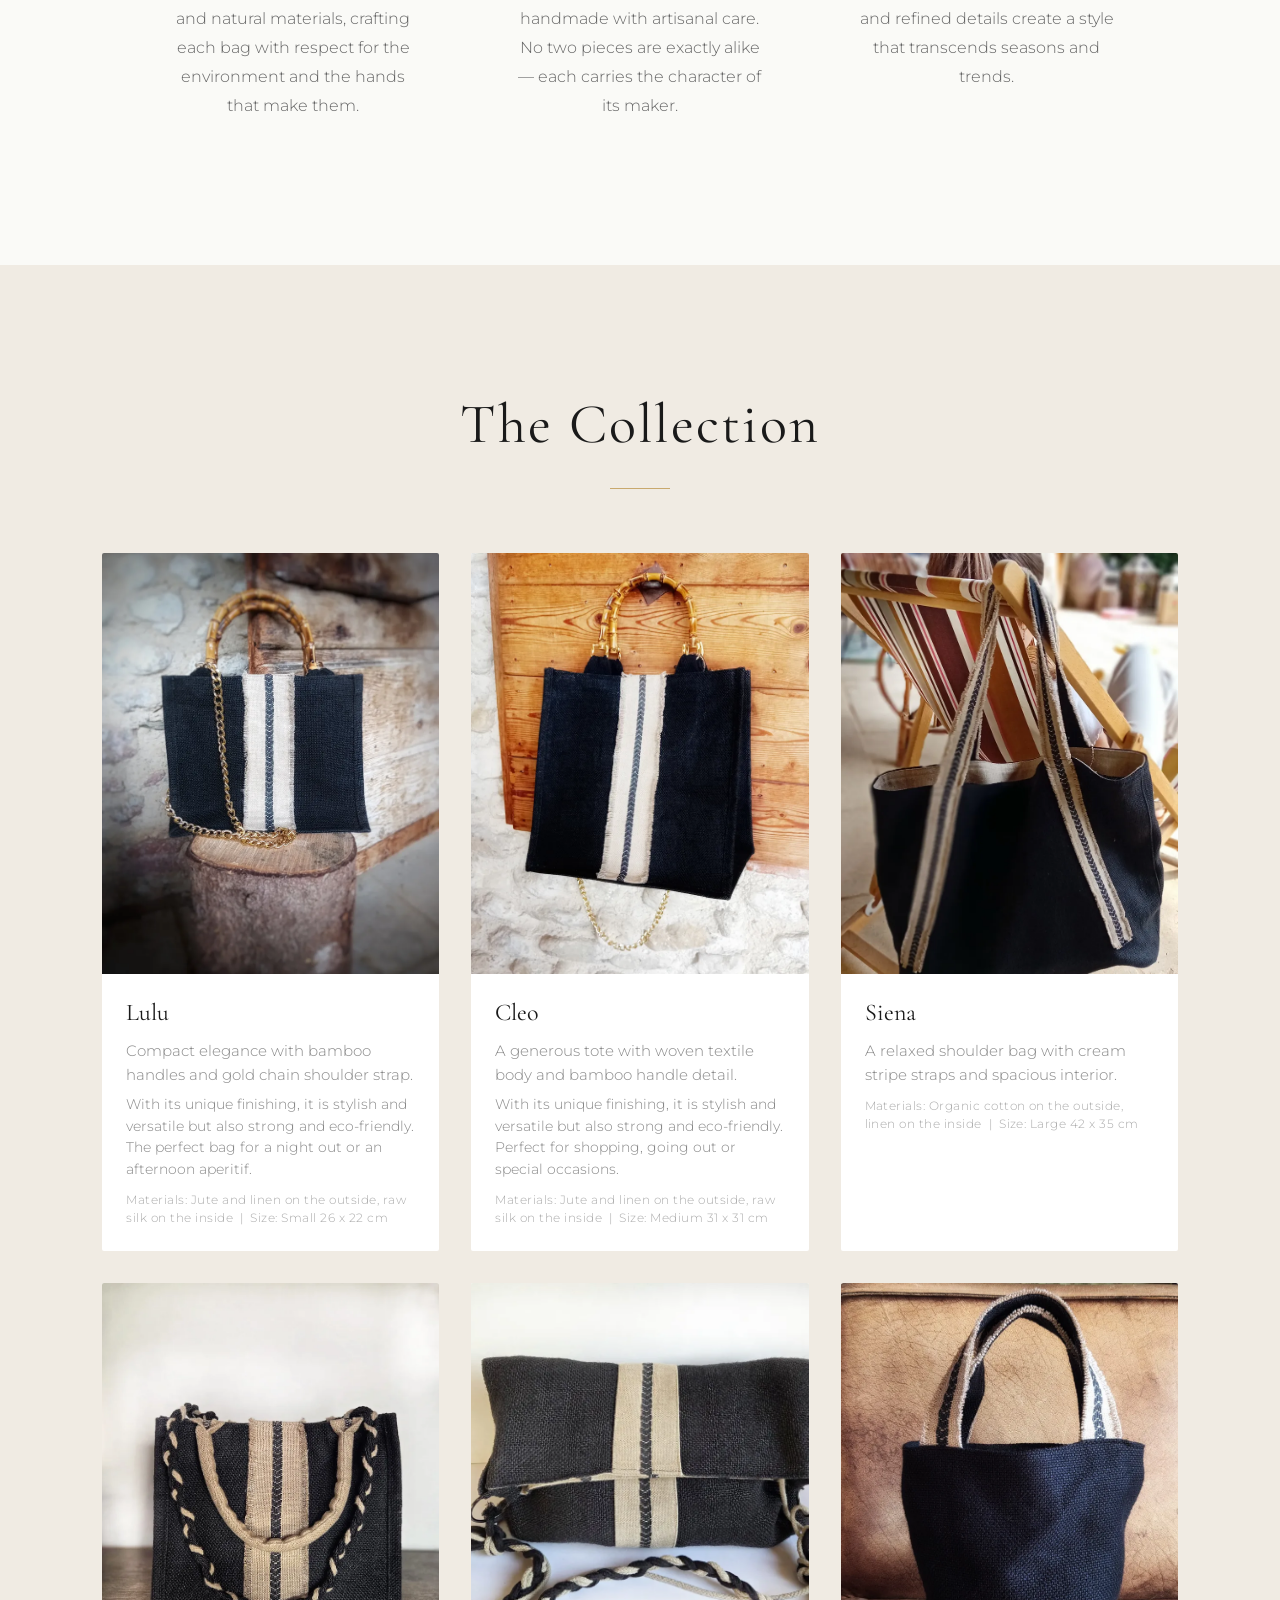
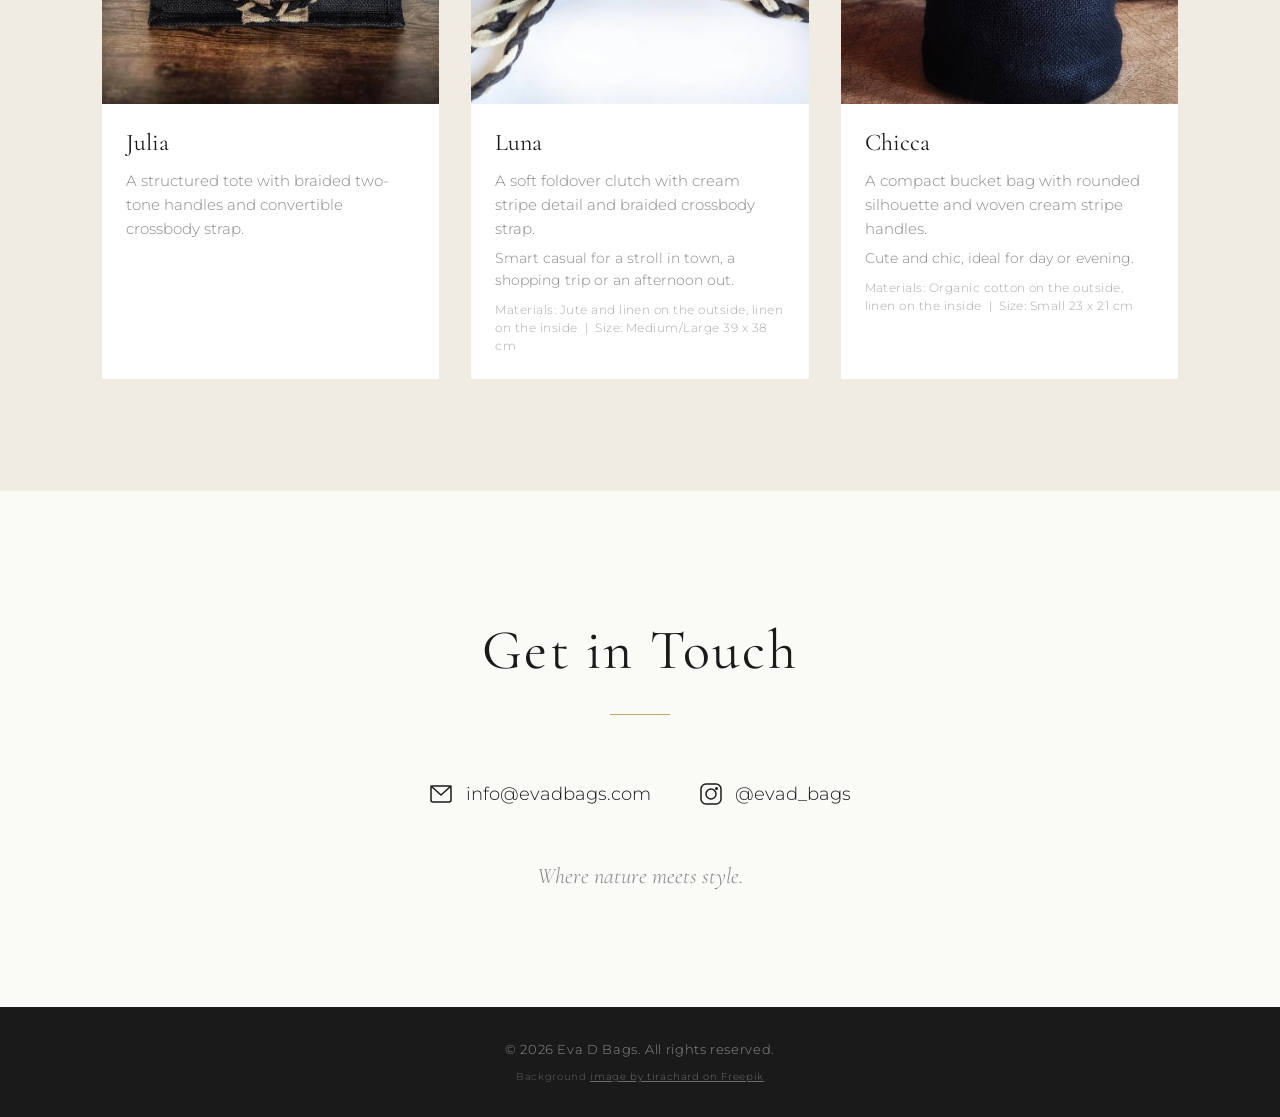
==== commit 760b069e: "Design and placement amends" ====
--- a/index.html
+++ b/index.html
@@ -130,10 +130,7 @@
       <div class="bag-card fade-in"
         aria-label="Lulu — view gallery"
         data-images='["images/bag1/20230917_152557_02_edited.webp","images/bag1/20230917_130843_edited_01.webp","images/bag1/20230917_130938_edited__2_.webp","images/bag1/20230917_142634_edited_01.webp"]'
-        data-thumbs='["images/bag1/20230917_152557_02_edited_thumb.webp","images/bag1/20230917_130843_edited_01_thumb.webp","images/bag1/20230917_130938_edited__2__thumb.webp","images/bag1/20230917_142634_edited_01_thumb.webp"]'
-        data-detail="With its unique finishing, it is stylish and versatile but also strong and eco-friendly. The perfect bag for a night out or an afternoon aperitif."
-        data-material="Jute and linen on the outside, raw silk on the inside"
-        data-size="Small 26 x 22 cm">
+        data-thumbs='["images/bag1/20230917_152557_02_edited_thumb.webp","images/bag1/20230917_130843_edited_01_thumb.webp","images/bag1/20230917_130938_edited__2__thumb.webp","images/bag1/20230917_142634_edited_01_thumb.webp"]'>
         <div class="bag-card__image">
           <picture>
             <source srcset="images/bag1/card.webp" type="image/webp">
@@ -143,6 +140,8 @@
         <div class="bag-card__info">
           <h3 class="bag-card__name">Lulu</h3>
           <p class="bag-card__desc">Compact elegance with bamboo handles and gold chain shoulder strap.</p>
+          <p class="bag-card__detail">With its unique finishing, it is stylish and versatile but also strong and eco-friendly. The perfect bag for a night out or an afternoon aperitif.</p>
+          <p class="bag-card__meta">Materials: Jute and linen on the outside, raw silk on the inside&nbsp;&nbsp;|&nbsp;&nbsp;Size: Small 26 x 22 cm</p>
         </div>
       </div>
 
@@ -150,10 +149,7 @@
       <div class="bag-card fade-in"
         aria-label="Cleo — view gallery"
         data-images='["images/bag2/20230917_143143_edited.webp","images/bag2/20230917_141455_edited.webp","images/bag2/20230917_145213_edited.webp"]'
-        data-thumbs='["images/bag2/20230917_143143_edited_thumb.webp","images/bag2/20230917_141455_edited_thumb.webp","images/bag2/20230917_145213_edited_thumb.webp"]'
-        data-detail="With its unique finishing, it is stylish and versatile but also strong and eco-friendly. Perfect for shopping, going out or special occasions."
-        data-material="Jute and linen on the outside, raw silk on the inside"
-        data-size="Medium 31 x 31 cm">
+        data-thumbs='["images/bag2/20230917_143143_edited_thumb.webp","images/bag2/20230917_141455_edited_thumb.webp","images/bag2/20230917_145213_edited_thumb.webp"]'>
         <div class="bag-card__image">
           <picture>
             <source srcset="images/bag2/card.webp" type="image/webp">
@@ -163,6 +159,8 @@
         <div class="bag-card__info">
           <h3 class="bag-card__name">Cleo</h3>
           <p class="bag-card__desc">A generous tote with woven textile body and bamboo handle detail.</p>
+          <p class="bag-card__detail">With its unique finishing, it is stylish and versatile but also strong and eco-friendly. Perfect for shopping, going out or special occasions.</p>
+          <p class="bag-card__meta">Materials: Jute and linen on the outside, raw silk on the inside&nbsp;&nbsp;|&nbsp;&nbsp;Size: Medium 31 x 31 cm</p>
         </div>
       </div>
 
@@ -170,9 +168,7 @@
       <div class="bag-card fade-in"
         aria-label="Siena — view gallery"
         data-images='["images/bag3/20230917_140640_edited.webp","images/bag3/20230917_140809_edited.webp","images/bag3/20230917_144922_edited.webp","images/bag3/20230917_145031_edited.webp"]'
-        data-thumbs='["images/bag3/20230917_140640_edited_thumb.webp","images/bag3/20230917_140809_edited_thumb.webp","images/bag3/20230917_144922_edited_thumb.webp","images/bag3/20230917_145031_edited_thumb.webp"]'
-        data-material="Organic cotton on the outside, linen on the inside"
-        data-size="Large 42 x 35 cm">
+        data-thumbs='["images/bag3/20230917_140640_edited_thumb.webp","images/bag3/20230917_140809_edited_thumb.webp","images/bag3/20230917_144922_edited_thumb.webp","images/bag3/20230917_145031_edited_thumb.webp"]'>
         <div class="bag-card__image">
           <picture>
             <source srcset="images/bag3/card.webp" type="image/webp">
@@ -182,6 +178,7 @@
         <div class="bag-card__info">
           <h3 class="bag-card__name">Siena</h3>
           <p class="bag-card__desc">A relaxed shoulder bag with cream stripe straps and spacious interior.</p>
+          <p class="bag-card__meta">Materials: Organic cotton on the outside, linen on the inside&nbsp;&nbsp;|&nbsp;&nbsp;Size: Large 42 x 35 cm</p>
         </div>
       </div>
 
@@ -193,7 +190,7 @@
         <div class="bag-card__image">
           <picture>
             <source srcset="images/bag4/card.webp" type="image/webp">
-            <img src="images/bag4/card.jpg" alt="Structured dark textile tote with braided cream and black handles" loading="lazy">
+            <img src="images/bag4/card.jpg" alt="Julia — structured dark textile tote with braided cream and black handles" loading="lazy">
           </picture>
         </div>
         <div class="bag-card__info">
@@ -206,10 +203,7 @@
       <div class="bag-card fade-in"
         aria-label="Luna — view gallery"
         data-images='["images/bag5/img1.webp","images/bag5/img2.webp","images/bag5/img3.webp","images/bag5/img4.webp"]'
-        data-thumbs='["images/bag5/img1_thumb.webp","images/bag5/img2_thumb.webp","images/bag5/img3_thumb.webp","images/bag5/img4_thumb.webp"]'
-        data-detail="Smart casual for a stroll in town, a shopping trip or an afternoon out."
-        data-material="Jute and linen on the outside, linen on the inside"
-        data-size="Medium/Large 39 x 38 cm">
+        data-thumbs='["images/bag5/img1_thumb.webp","images/bag5/img2_thumb.webp","images/bag5/img3_thumb.webp","images/bag5/img4_thumb.webp"]'>
         <div class="bag-card__image">
           <picture>
             <source srcset="images/bag5/card.webp" type="image/webp">
@@ -219,6 +213,8 @@
         <div class="bag-card__info">
           <h3 class="bag-card__name">Luna</h3>
           <p class="bag-card__desc">A soft foldover clutch with cream stripe detail and braided crossbody strap.</p>
+          <p class="bag-card__detail">Smart casual for a stroll in town, a shopping trip or an afternoon out.</p>
+          <p class="bag-card__meta">Materials: Jute and linen on the outside, linen on the inside&nbsp;&nbsp;|&nbsp;&nbsp;Size: Medium/Large 39 x 38 cm</p>
         </div>
       </div>
 
@@ -226,10 +222,7 @@
       <div class="bag-card fade-in"
         aria-label="Chicca — view gallery"
         data-images='["images/bag6/img1.webp","images/bag6/img2.webp","images/bag6/img3.webp","images/bag6/img4.webp"]'
-        data-thumbs='["images/bag6/img1_thumb.webp","images/bag6/img2_thumb.webp","images/bag6/img3_thumb.webp","images/bag6/img4_thumb.webp"]'
-        data-detail="Cute and chic, ideal for day or evening."
-        data-material="Organic cotton on the outside, linen on the inside"
-        data-size="Small 23 x 21 cm">
+        data-thumbs='["images/bag6/img1_thumb.webp","images/bag6/img2_thumb.webp","images/bag6/img3_thumb.webp","images/bag6/img4_thumb.webp"]'>
         <div class="bag-card__image">
           <picture>
             <source srcset="images/bag6/card.webp" type="image/webp">
@@ -239,6 +232,8 @@
         <div class="bag-card__info">
           <h3 class="bag-card__name">Chicca</h3>
           <p class="bag-card__desc">A compact bucket bag with rounded silhouette and woven cream stripe handles.</p>
+          <p class="bag-card__detail">Cute and chic, ideal for day or evening.</p>
+          <p class="bag-card__meta">Materials: Organic cotton on the outside, linen on the inside&nbsp;&nbsp;|&nbsp;&nbsp;Size: Small 23 x 21 cm</p>
         </div>
       </div>
     </div>
@@ -290,10 +285,8 @@
     <div class="lightbox__info" aria-live="polite">
       <h3 class="lightbox__name"></h3>
       <p class="lightbox__desc"></p>
-      <p class="lightbox__detail"></p>
     </div>
     <div class="lightbox__thumbs"></div>
-    <p class="lightbox__meta"></p>
   </div>
 
   <script src="js/main.js"></script>
--- a/css/styles.css
+++ b/css/styles.css
@@ -204,11 +204,11 @@
 }
 .hero__image img {
   -webkit-mask-image:
-    linear-gradient(to right, transparent, black 40%, black 60%, transparent),
+    linear-gradient(to right, transparent, black 20%, black 60%, transparent),
     linear-gradient(to bottom, transparent, black 15%, black 85%, transparent);
   -webkit-mask-composite: destination-in;
   mask-image:
-    linear-gradient(to right, transparent, black 40%, black 60%, transparent),
+    linear-gradient(to right, transparent, black 20%, black 60%, transparent),
     linear-gradient(to bottom, transparent, black 15%, black 85%, transparent);
   mask-composite: intersect;
 }
@@ -345,6 +345,19 @@
   font-size: 0.95rem;
   color: #888;
   line-height: 1.6;
+}
+.bag-card__detail {
+  font-size: 0.85rem;
+  color: #888;
+  line-height: 1.6;
+  margin-top: 0.4rem;
+}
+.bag-card__meta {
+  font-size: 0.75rem;
+  color: #aaa;
+  letter-spacing: 0.04em;
+  margin-top: 0.6rem;
+  line-height: 1.5;
 }
 .bag-card--placeholder {
   cursor: default;
@@ -434,22 +447,6 @@
   font-size: 0.85rem;
   opacity: 0.7;
 }
-.lightbox__detail {
-  font-size: 0.85rem;
-  opacity: 0.6;
-  font-style: italic;
-  margin-top: 0.4rem;
-  max-width: 500px;
-  margin-left: auto;
-  margin-right: auto;
-}
-.lightbox__meta {
-  text-align: center;
-  color: rgba(255,255,255,0.5);
-  font-size: 0.75rem;
-  letter-spacing: 0.08em;
-  margin-top: 0.8rem;
-}
 .lightbox__thumbs {
   display: flex;
   gap: 0.5rem;
@@ -552,9 +549,9 @@
   .hero__inner {
     flex-direction: column-reverse;
     text-align: center;
-    gap: 2rem;
+    gap: 0.5rem;
   }
-  .hero__image { width: clamp(180px, 50vw, 280px); }
+  .hero__image { width: clamp(240px, 70vw, 360px); }
   .lightbox__arrow--prev { left: 0; }
   .lightbox__arrow--next { right: 0; }
   .lightbox__arrow { font-size: 1.8rem; padding: 0.5rem; }
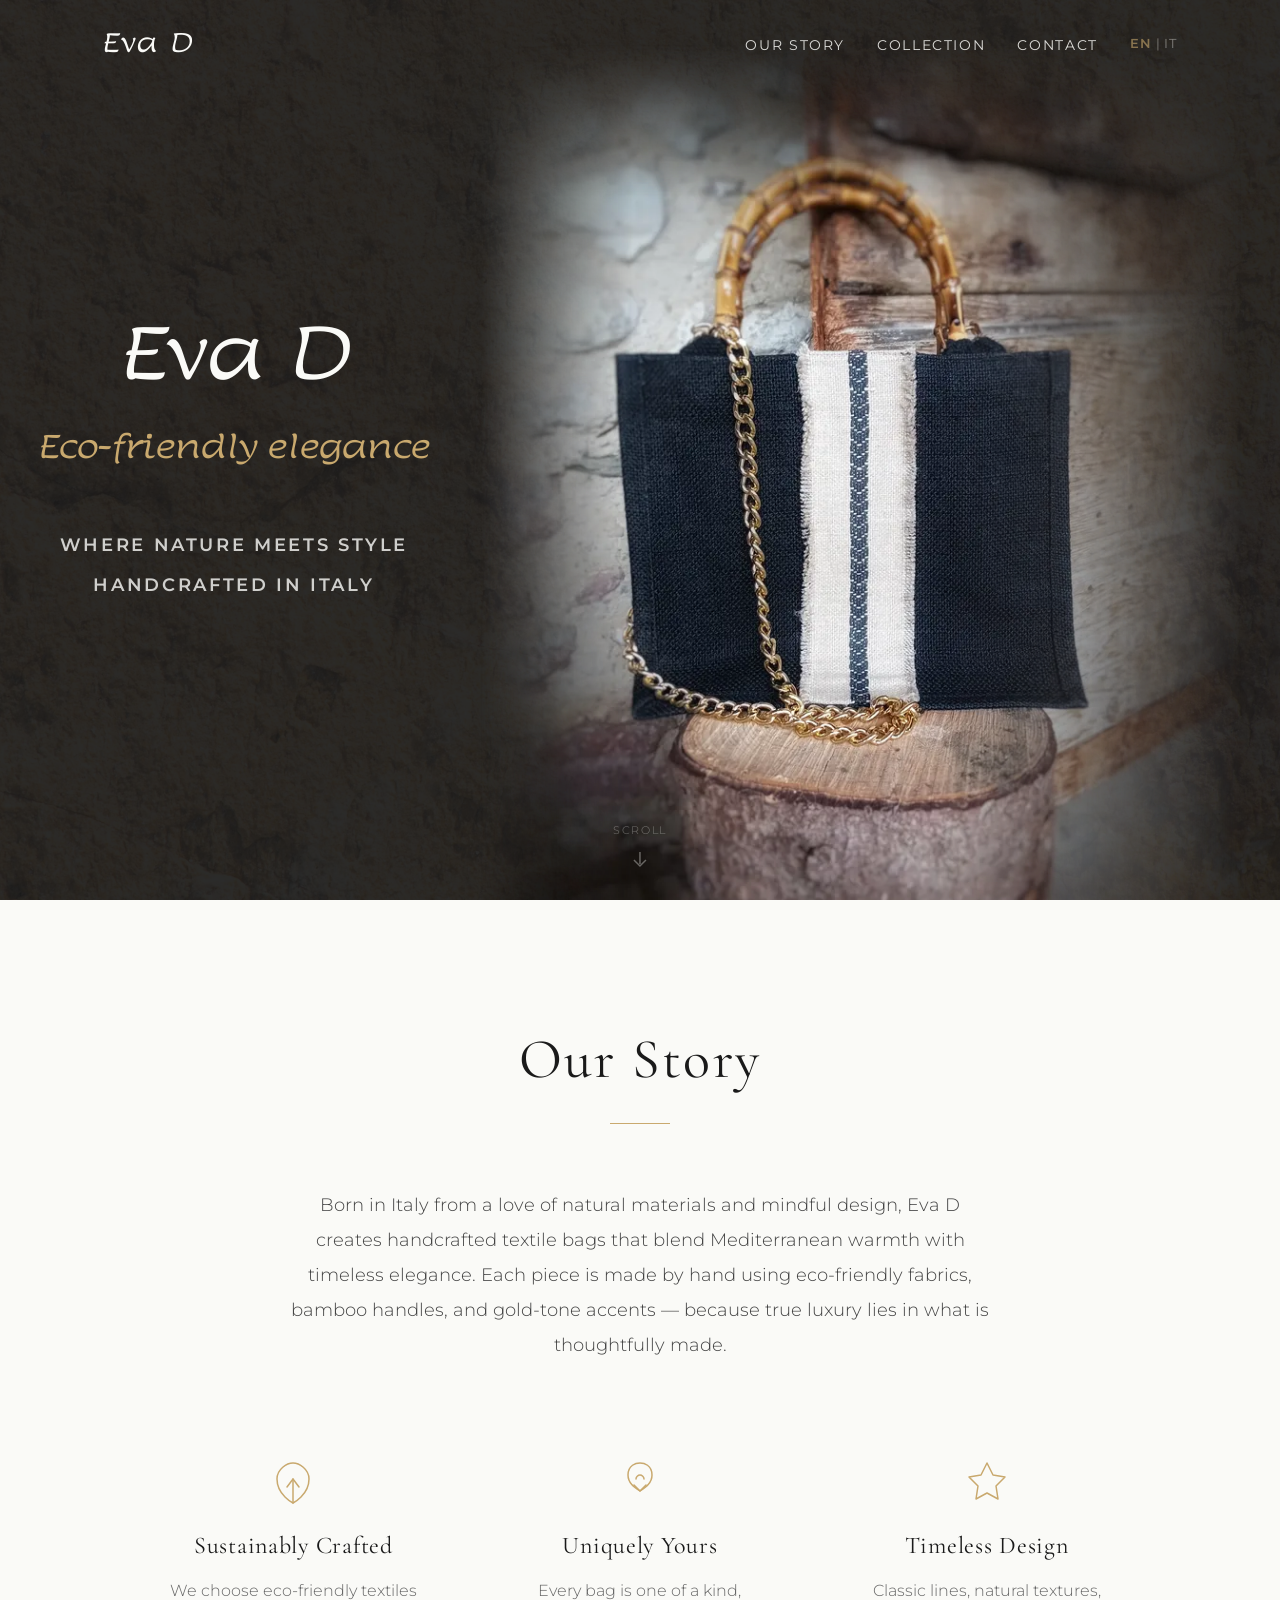
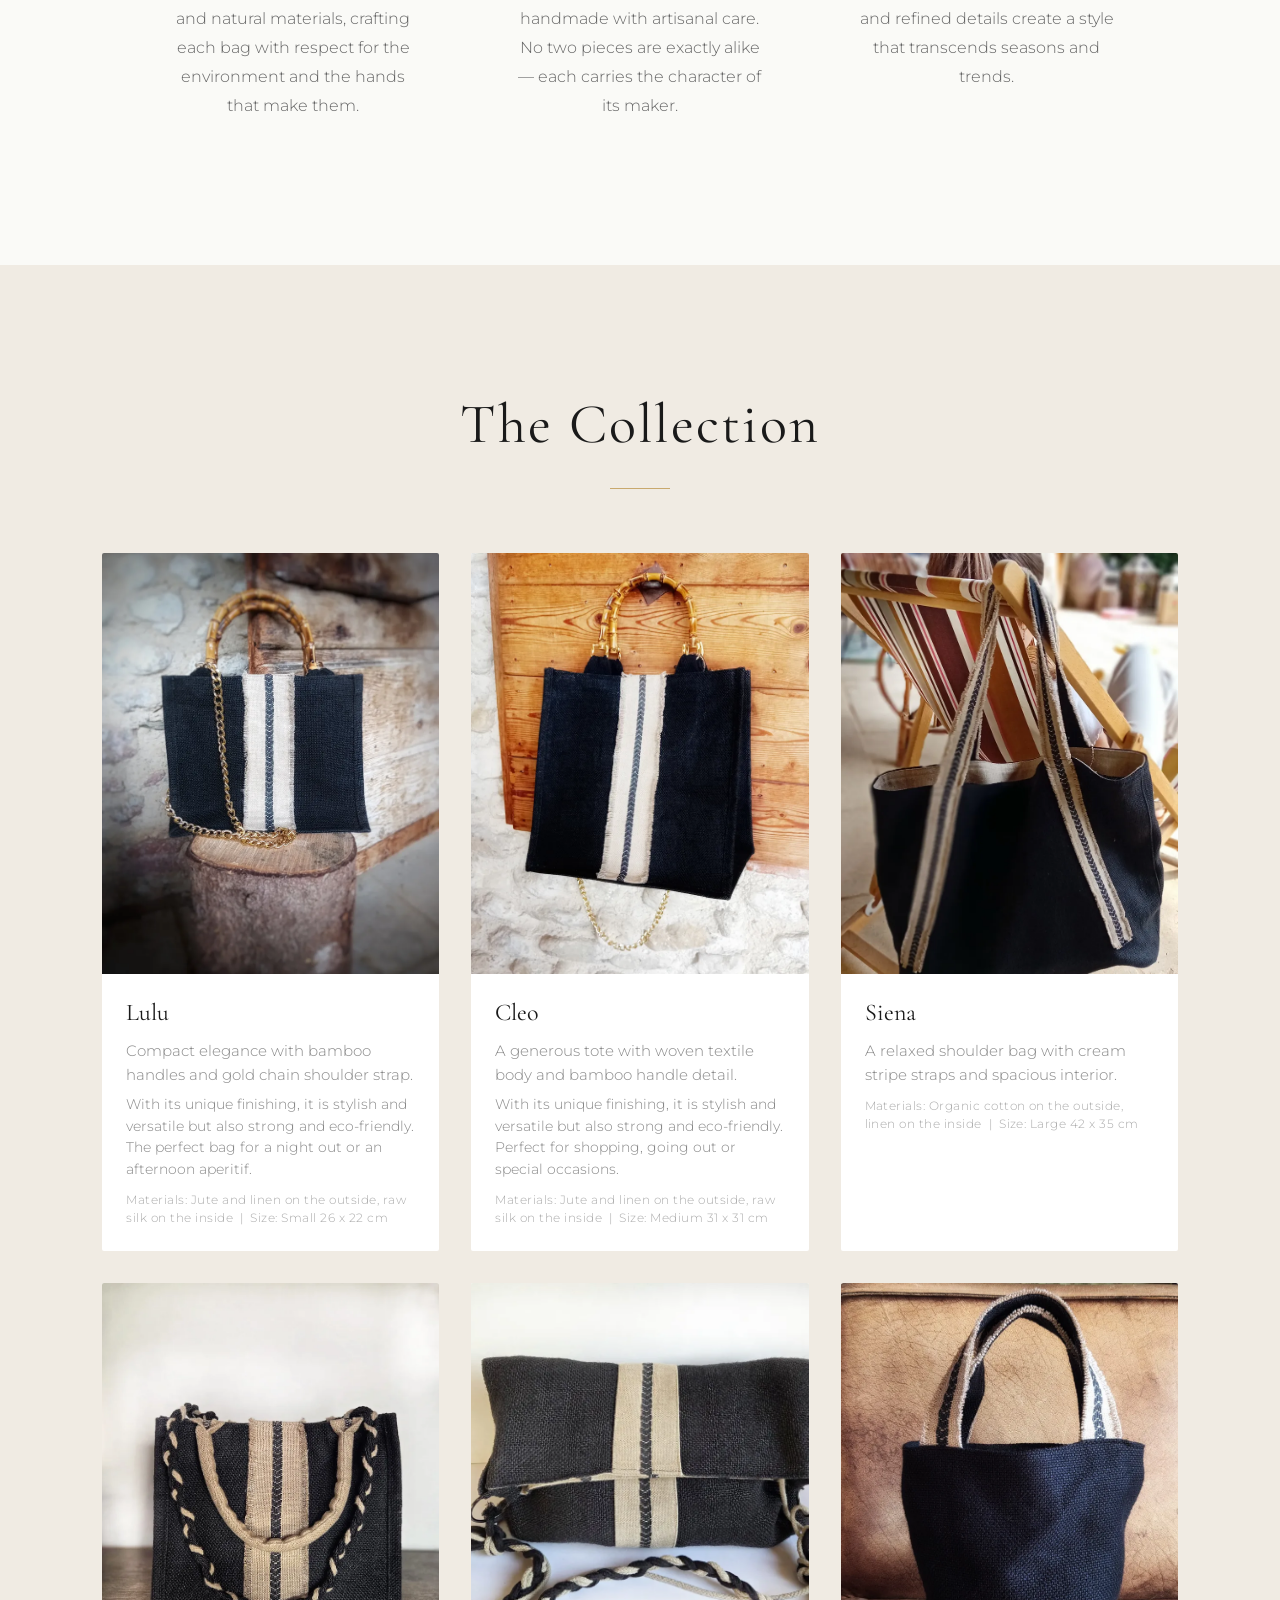
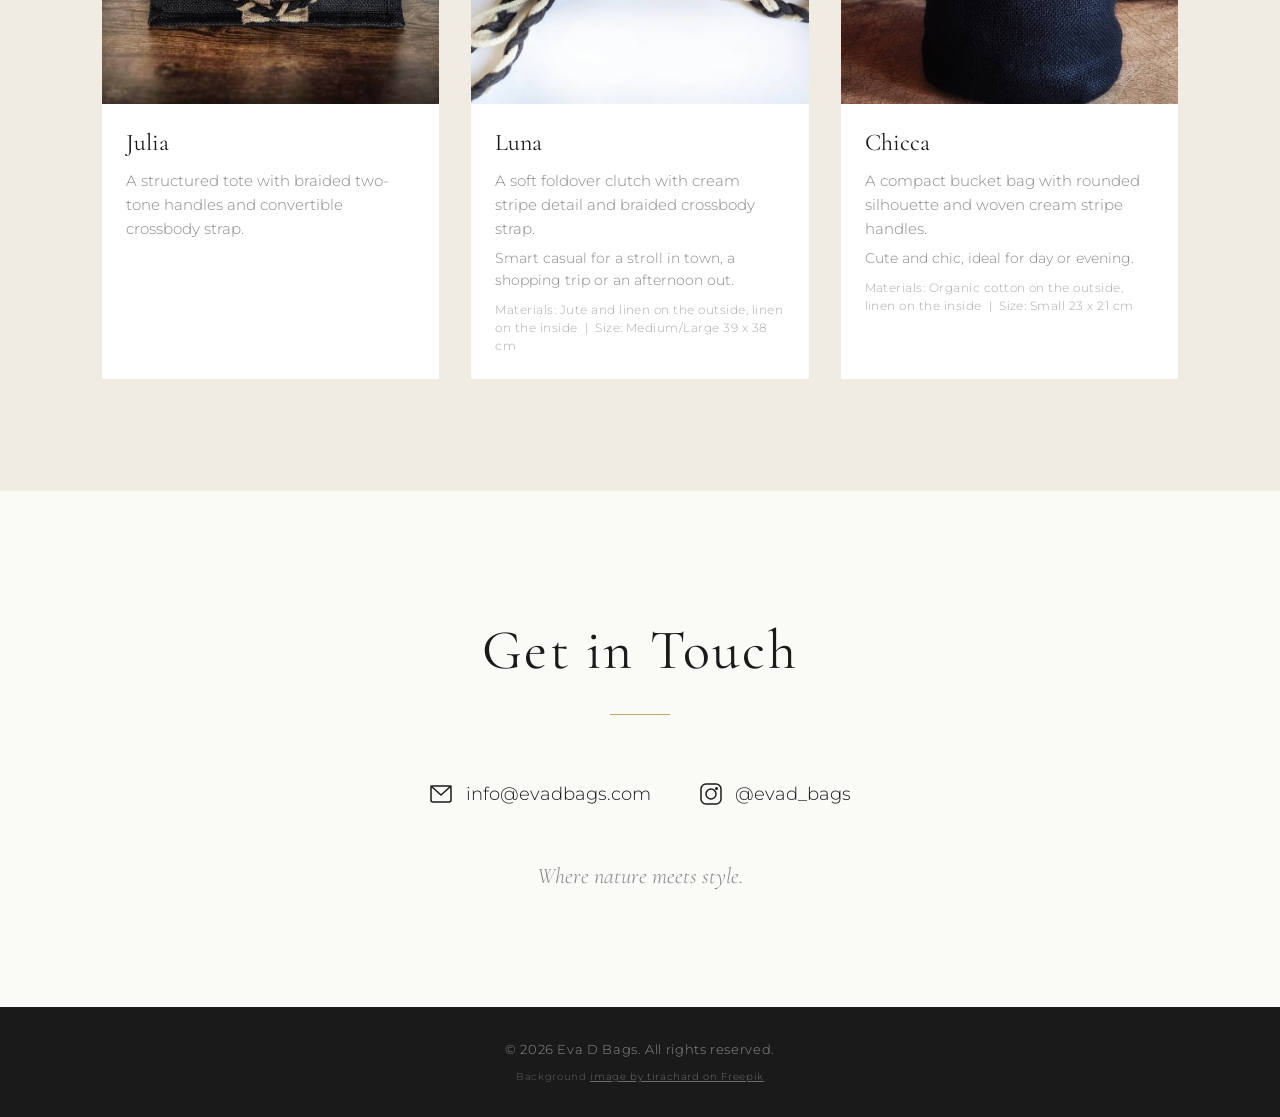
==== commit ba29393b: "Font and futher hero panel amends" ====
--- a/index.html
+++ b/index.html
@@ -7,7 +7,7 @@
   <meta name="description" content="Eva D Bags — Artisanal, eco-friendly textile bags handcrafted in Italy. Bamboo handles, gold chain accents, timeless Mediterranean design.">
   <link rel="preconnect" href="https://fonts.googleapis.com">
   <link rel="preconnect" href="https://fonts.gstatic.com" crossorigin>
-  <link href="https://fonts.googleapis.com/css2?family=Cormorant+Garamond:ital,wght@0,300;0,400;0,500;1,300;1,400&family=Montserrat:wght@300;400;600&display=swap" rel="stylesheet">
+  <link href="https://fonts.googleapis.com/css2?family=Cormorant+Garamond:ital,wght@0,300;0,400;0,500;1,300;1,400&family=Lumanosimo&family=Montserrat:wght@300;400;600&display=swap" rel="stylesheet">
   <link rel="stylesheet" href="css/styles.css">
 </head>
 <body>
--- a/css/styles.css
+++ b/css/styles.css
@@ -38,7 +38,7 @@
 /* ===== TYPOGRAPHY ===== */
 h1, h2, h3 { font-family: 'Cormorant Garamond', serif; font-weight: 400; }
 .logo {
-  font-family: 'Lucida Handwriting', 'Brush Script MT', cursive;
+  font-family: 'Lumanosimo', 'Lucida Handwriting', cursive;
   font-size: 1.6rem;
   letter-spacing: 0.05em;
   color: #1A1A1A;
@@ -171,13 +171,13 @@
   text-align: center;
 }
 .hero__logo {
-  font-family: 'Lucida Handwriting', 'Brush Script MT', cursive;
+  font-family: 'Lumanosimo', 'Lucida Handwriting', cursive;
   font-size: clamp(2.5rem, 6vw, 4.5rem);
   color: #FAFAF7;
   margin-bottom: 0.2rem;
 }
 .hero__tagline--script {
-  font-family: 'Lucida Handwriting', 'Brush Script MT', cursive;
+  font-family: 'Lumanosimo', 'Lucida Handwriting', cursive;
   font-size: clamp(1.4rem, 3vw, 2rem);
   color: #C9A96E;
   margin-bottom: 3.5rem;
@@ -549,9 +549,15 @@
   .hero__inner {
     flex-direction: column-reverse;
     text-align: center;
-    gap: 0.5rem;
+    gap: 0;
   }
-  .hero__image { width: clamp(240px, 70vw, 360px); }
+  .hero__image {
+    margin-bottom: -2rem;
+  }
+  .hero__subtitle {
+    padding-bottom: 1.5rem;
+  }
+  .hero__image { width: clamp(280px, 80vw, 420px); }
   .lightbox__arrow--prev { left: 0; }
   .lightbox__arrow--next { right: 0; }
   .lightbox__arrow { font-size: 1.8rem; padding: 0.5rem; }
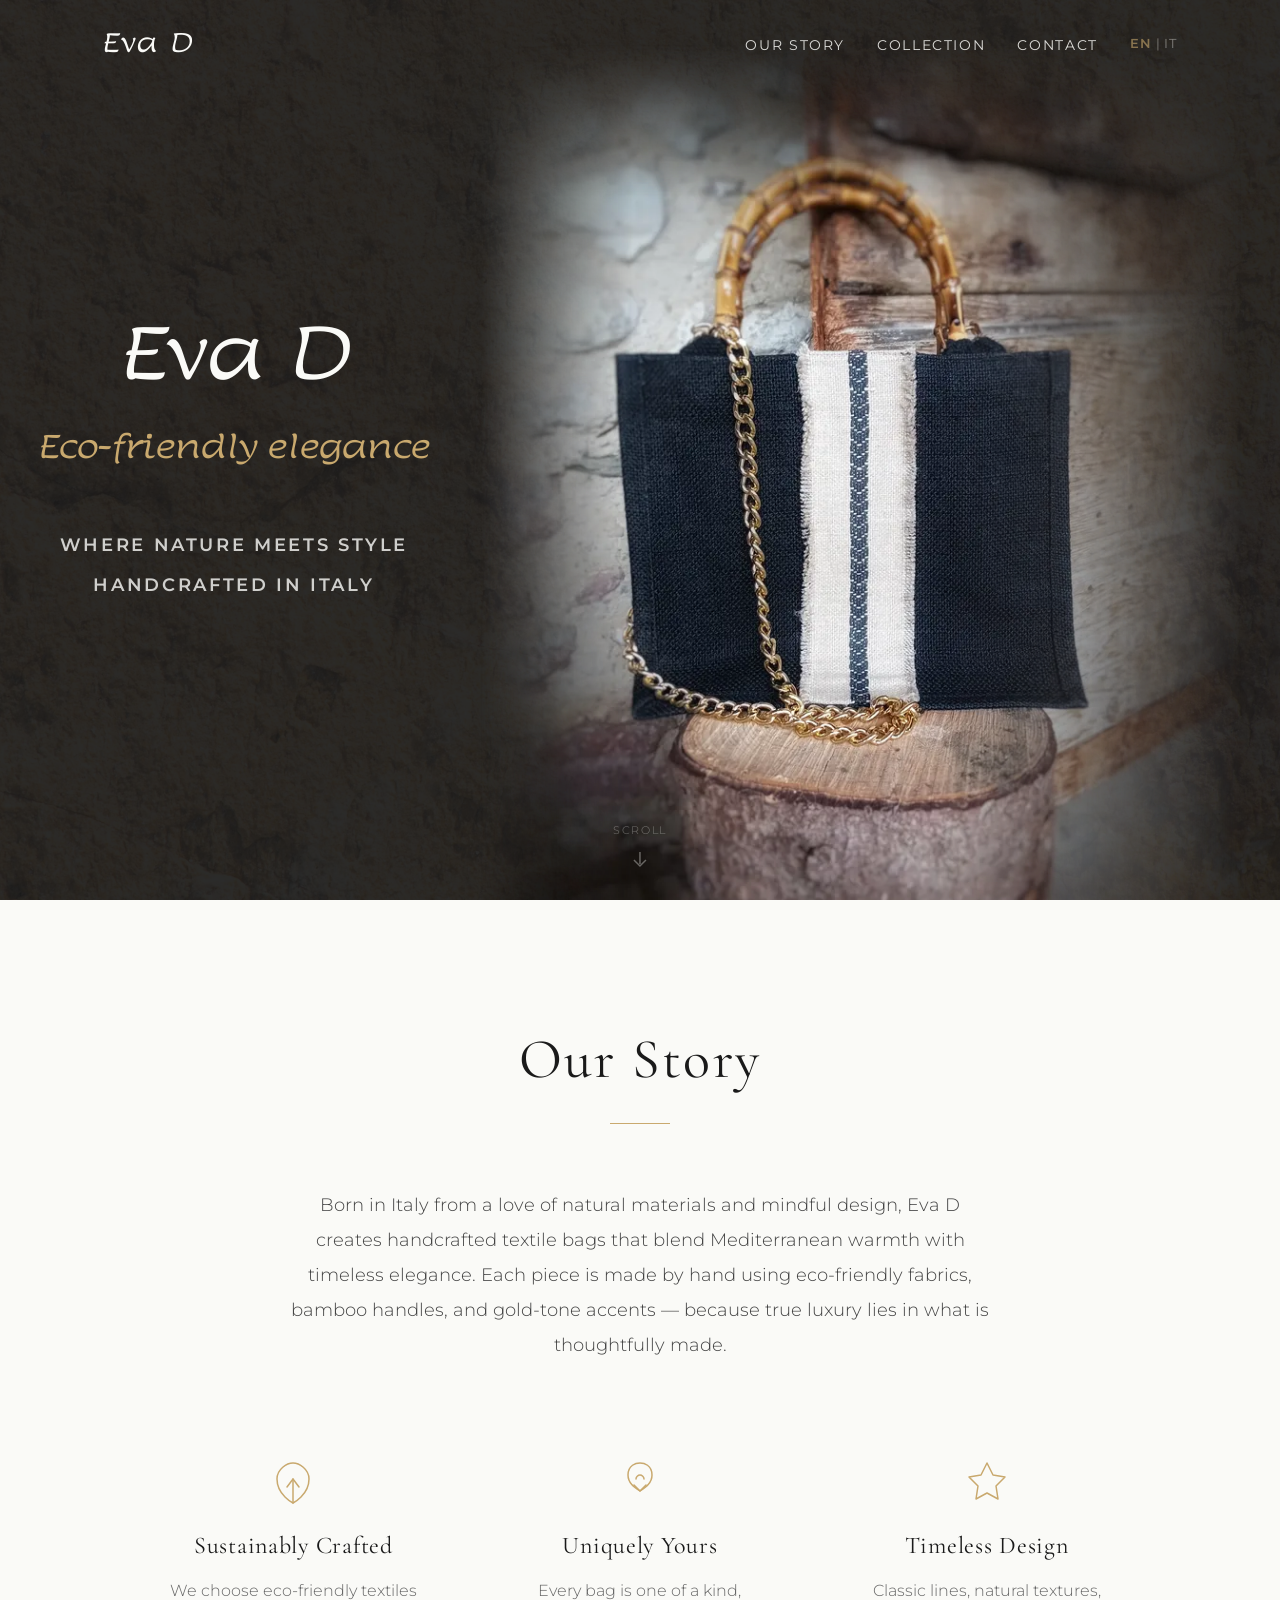
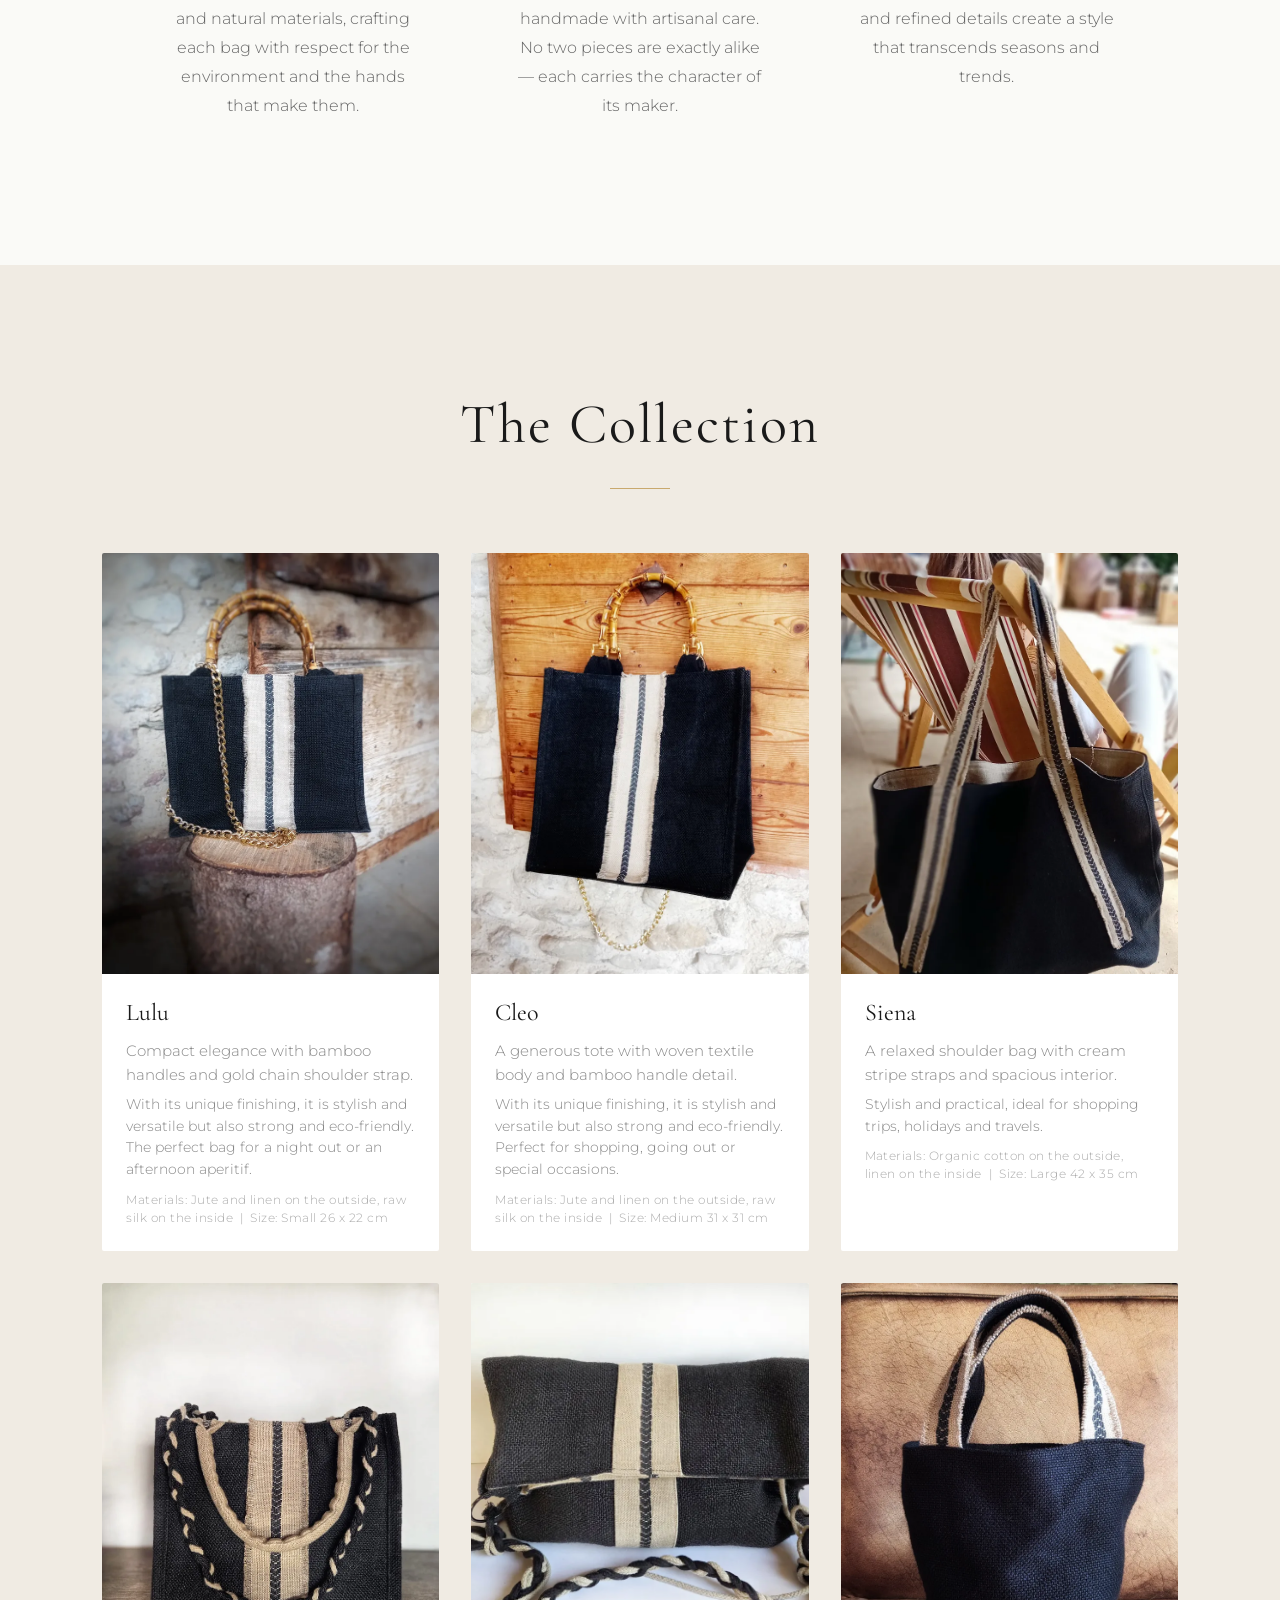
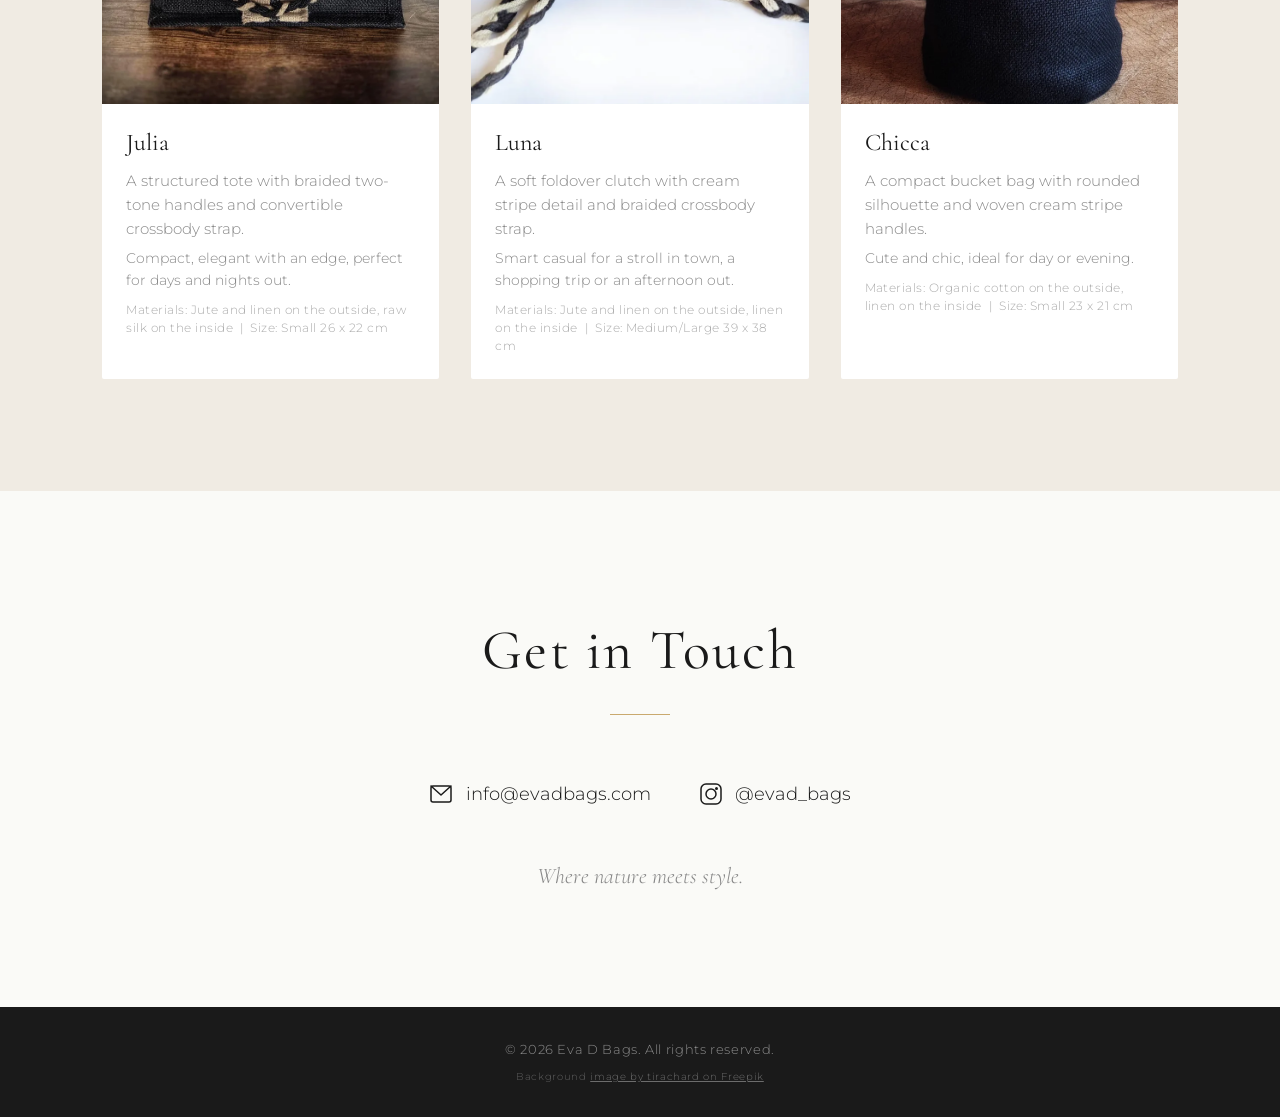
==== commit 9ed87313: "Add copy" ====
--- a/index.html
+++ b/index.html
@@ -178,6 +178,7 @@
         <div class="bag-card__info">
           <h3 class="bag-card__name">Siena</h3>
           <p class="bag-card__desc">A relaxed shoulder bag with cream stripe straps and spacious interior.</p>
+          <p class="bag-card__detail">Stylish and practical, ideal for shopping trips, holidays and travels.</p>
           <p class="bag-card__meta">Materials: Organic cotton on the outside, linen on the inside&nbsp;&nbsp;|&nbsp;&nbsp;Size: Large 42 x 35 cm</p>
         </div>
       </div>
@@ -196,6 +197,8 @@
         <div class="bag-card__info">
           <h3 class="bag-card__name">Julia</h3>
           <p class="bag-card__desc">A structured tote with braided two-tone handles and convertible crossbody strap.</p>
+          <p class="bag-card__detail">Compact, elegant with an edge, perfect for days and nights out.</p>
+          <p class="bag-card__meta">Materials: Jute and linen on the outside, raw silk on the inside&nbsp;&nbsp;|&nbsp;&nbsp;Size: Small 26 x 22 cm</p>
         </div>
       </div>
 
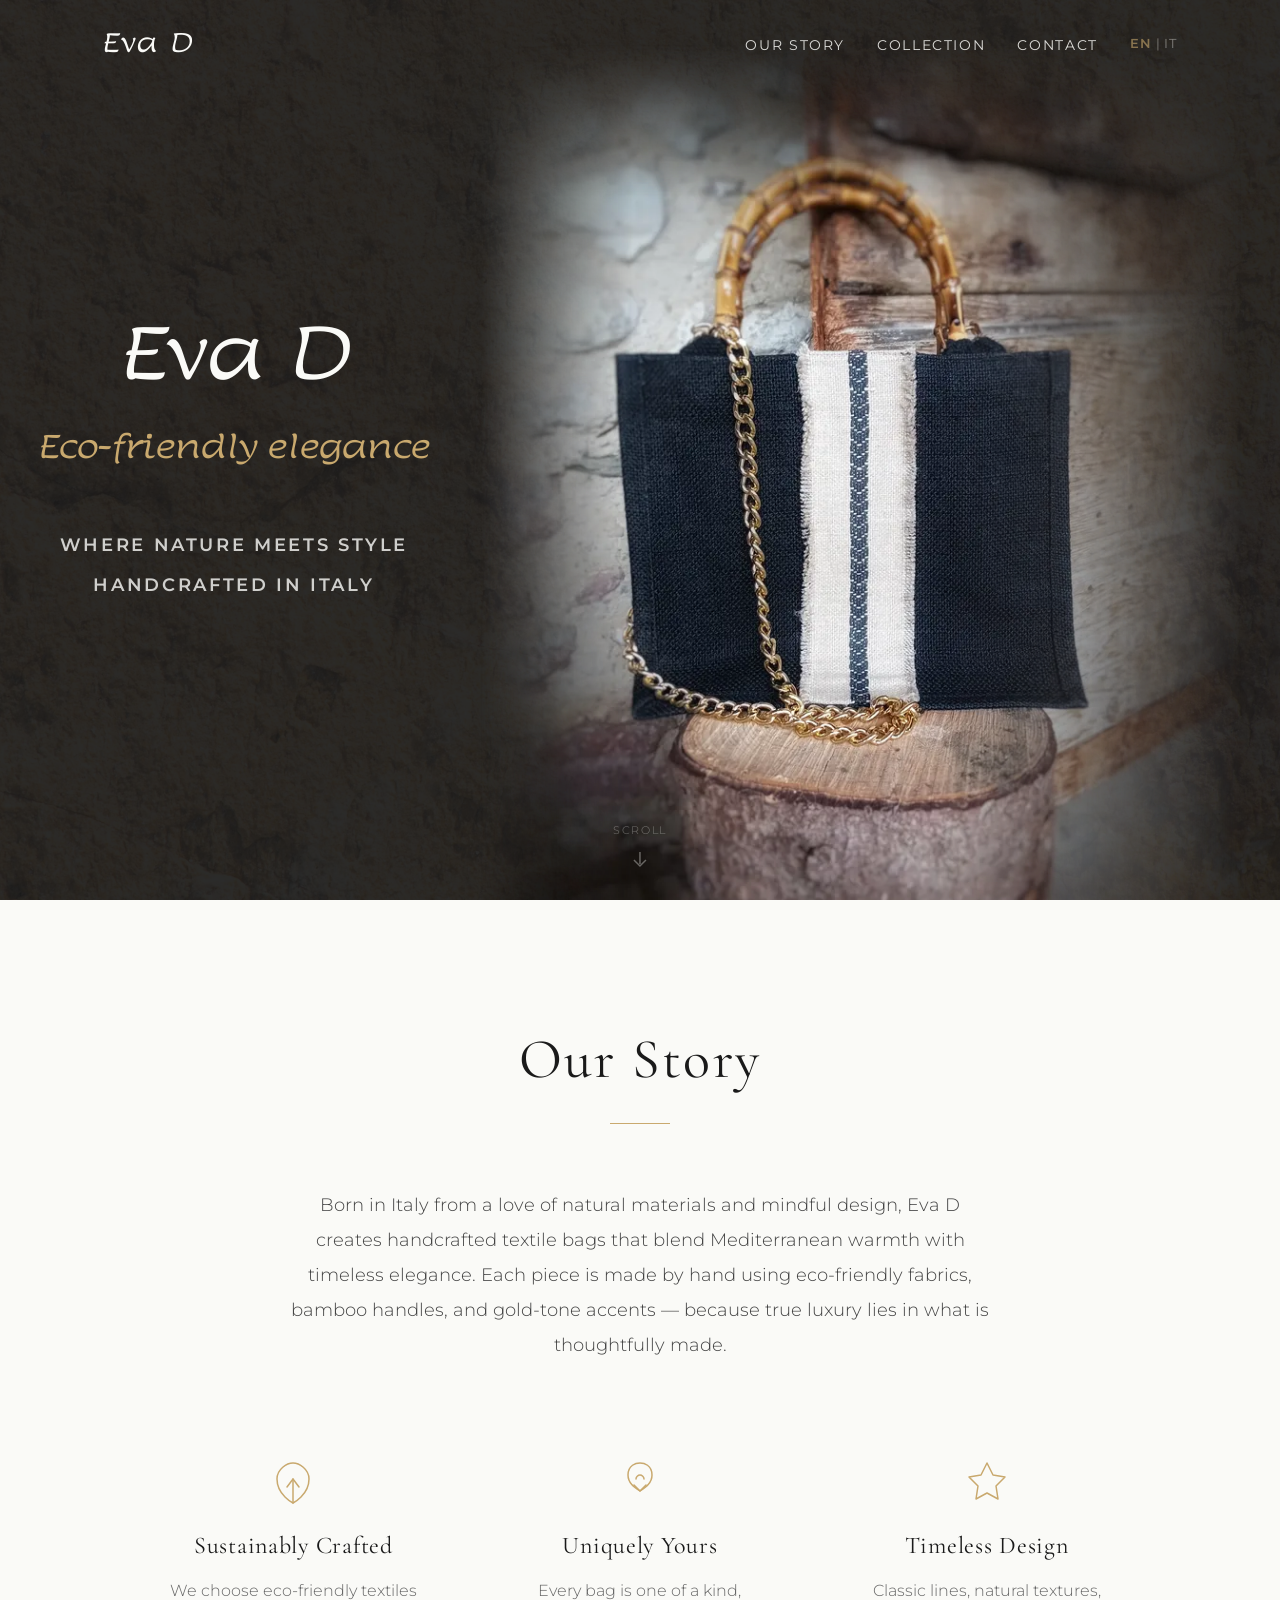
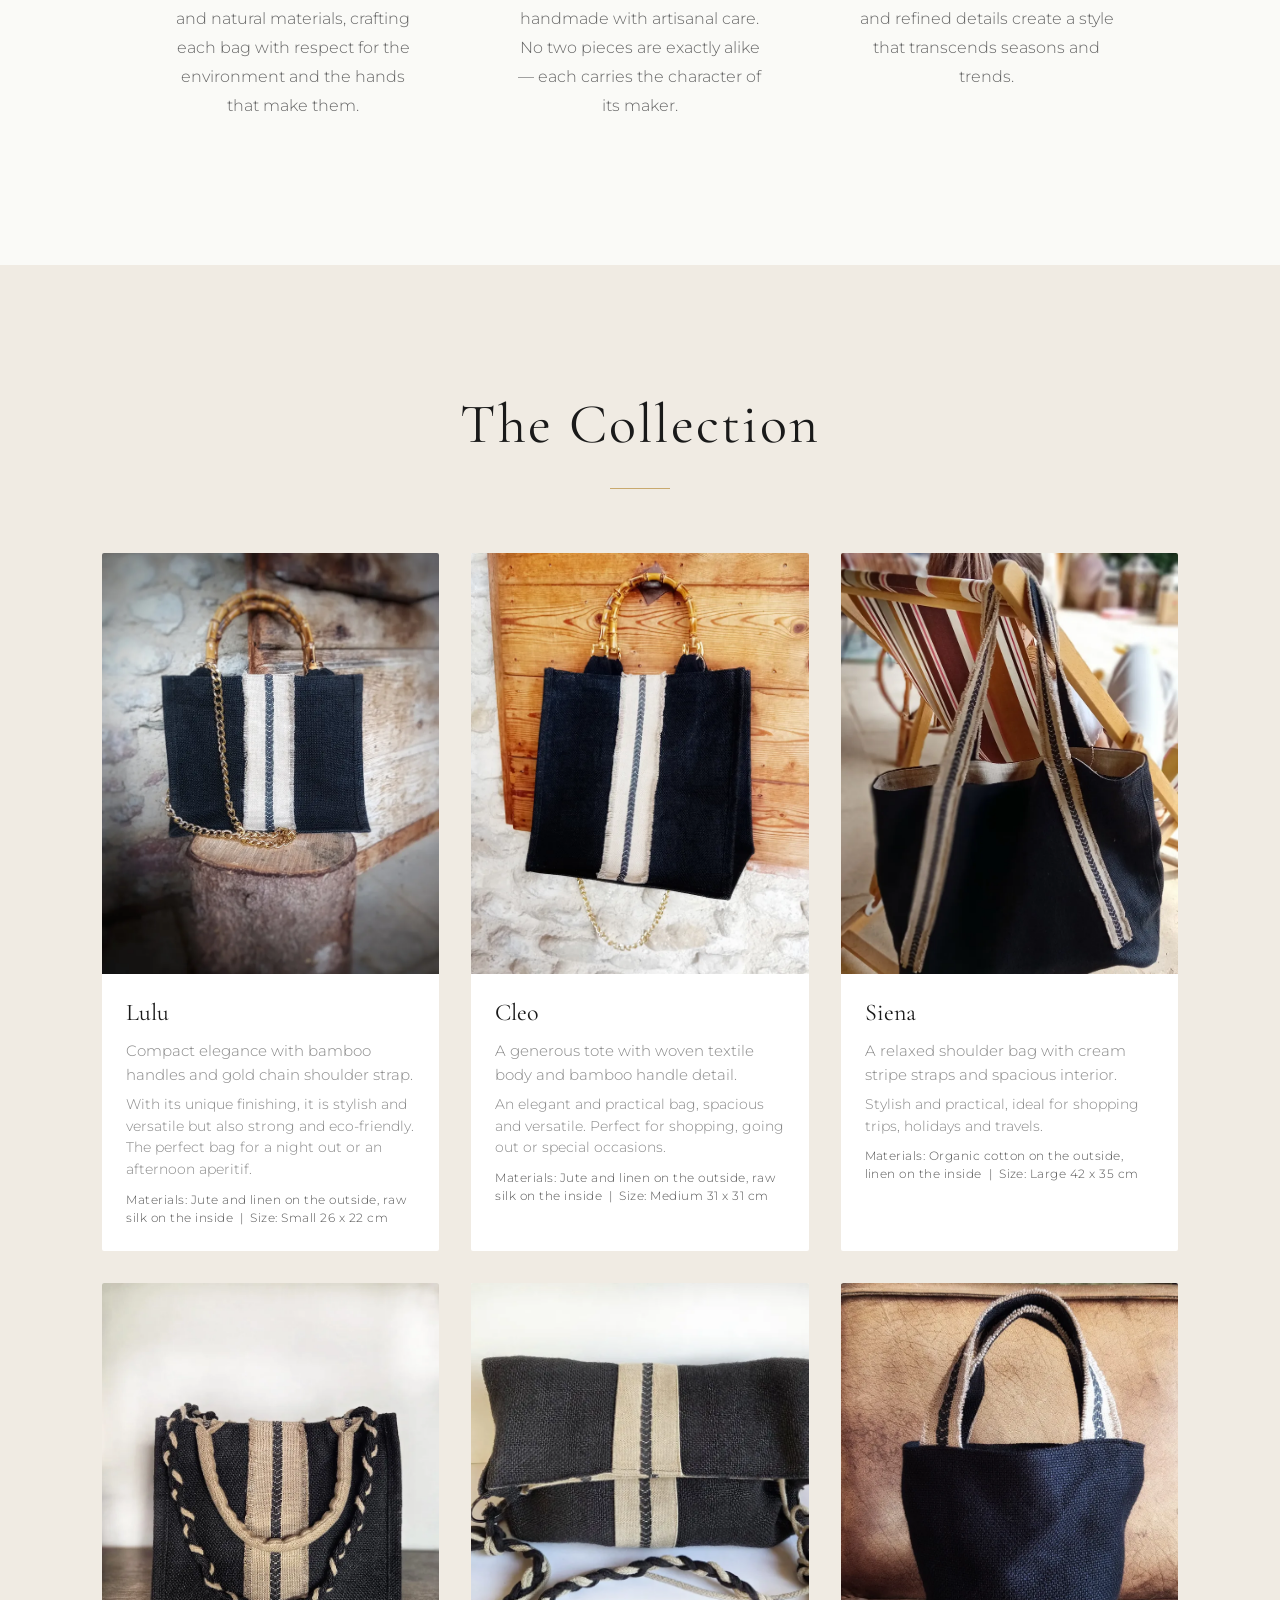
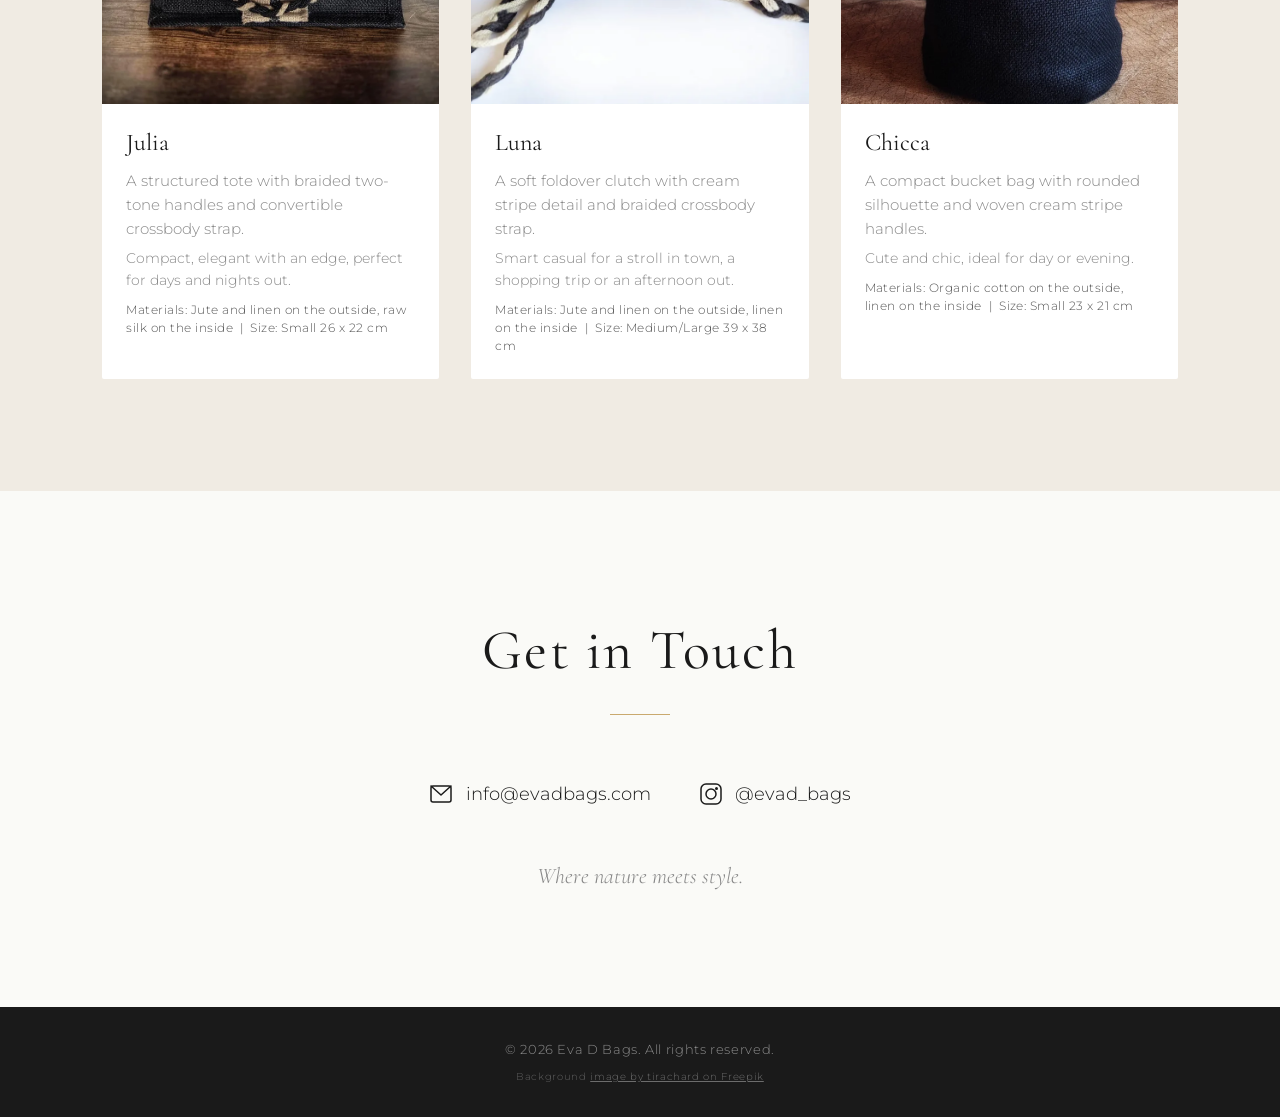
==== commit 0e1b2066: "Updated Cleo bag copy" ====
--- a/index.html
+++ b/index.html
@@ -159,7 +159,7 @@
         <div class="bag-card__info">
           <h3 class="bag-card__name">Cleo</h3>
           <p class="bag-card__desc">A generous tote with woven textile body and bamboo handle detail.</p>
-          <p class="bag-card__detail">With its unique finishing, it is stylish and versatile but also strong and eco-friendly. Perfect for shopping, going out or special occasions.</p>
+          <p class="bag-card__detail">An elegant and practical bag, spacious and versatile. Perfect for shopping, going out or special occasions.</p>
           <p class="bag-card__meta">Materials: Jute and linen on the outside, raw silk on the inside&nbsp;&nbsp;|&nbsp;&nbsp;Size: Medium 31 x 31 cm</p>
         </div>
       </div>
--- a/css/styles.css
+++ b/css/styles.css
@@ -354,7 +354,7 @@
 }
 .bag-card__meta {
   font-size: 0.75rem;
-  color: #aaa;
+  color: #555;
   letter-spacing: 0.04em;
   margin-top: 0.6rem;
   line-height: 1.5;
